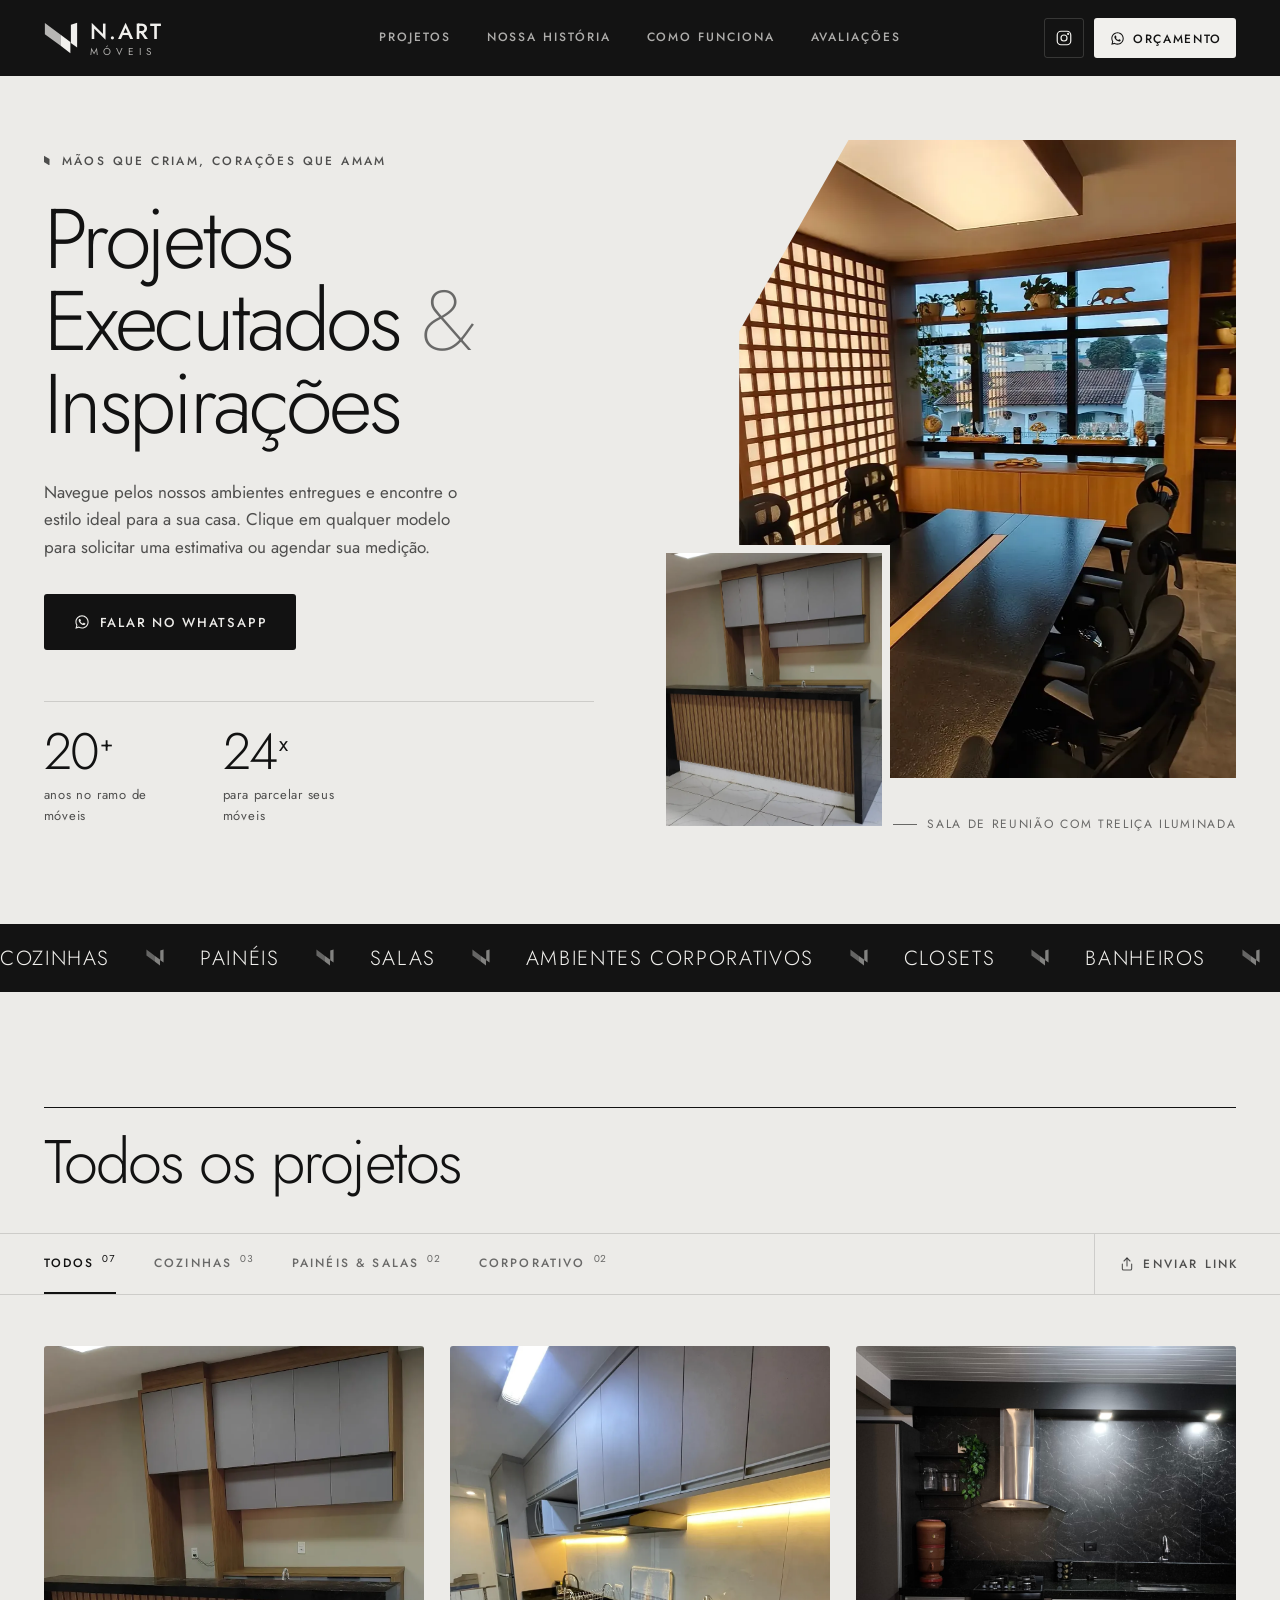
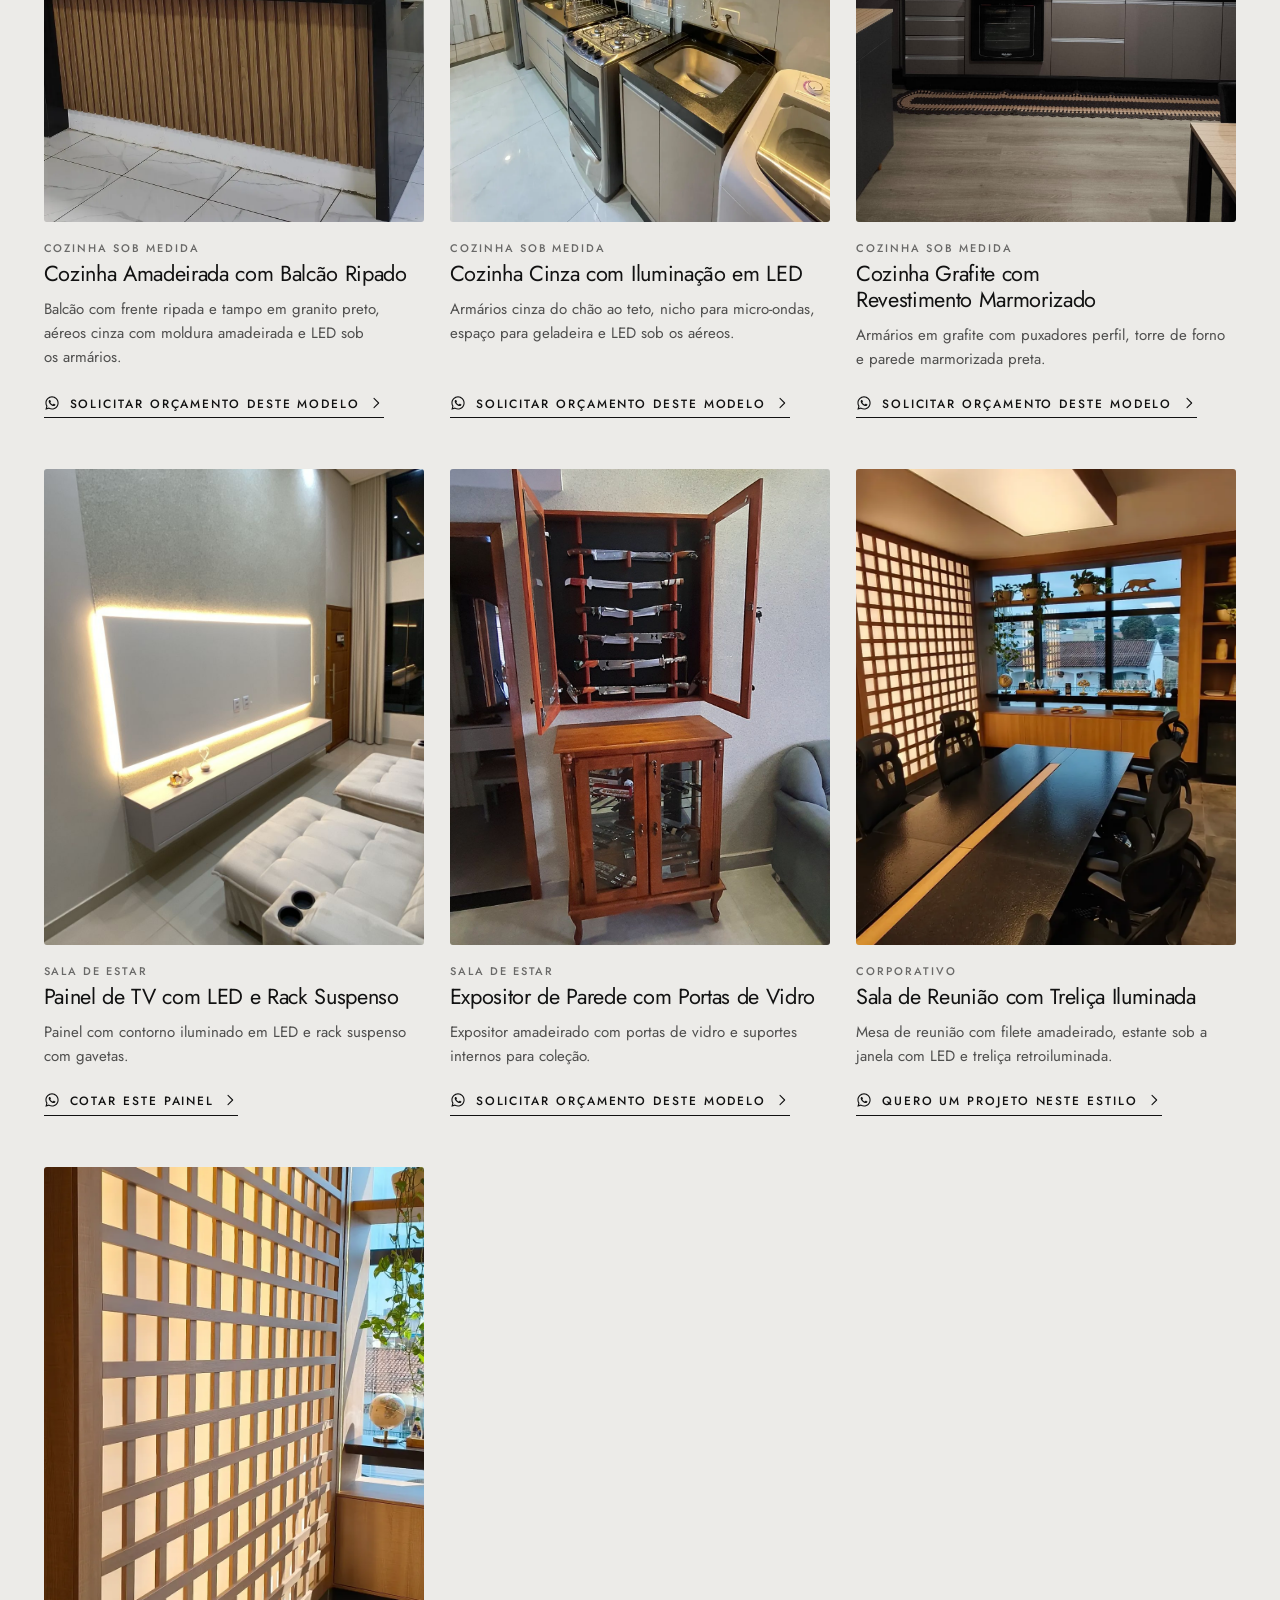
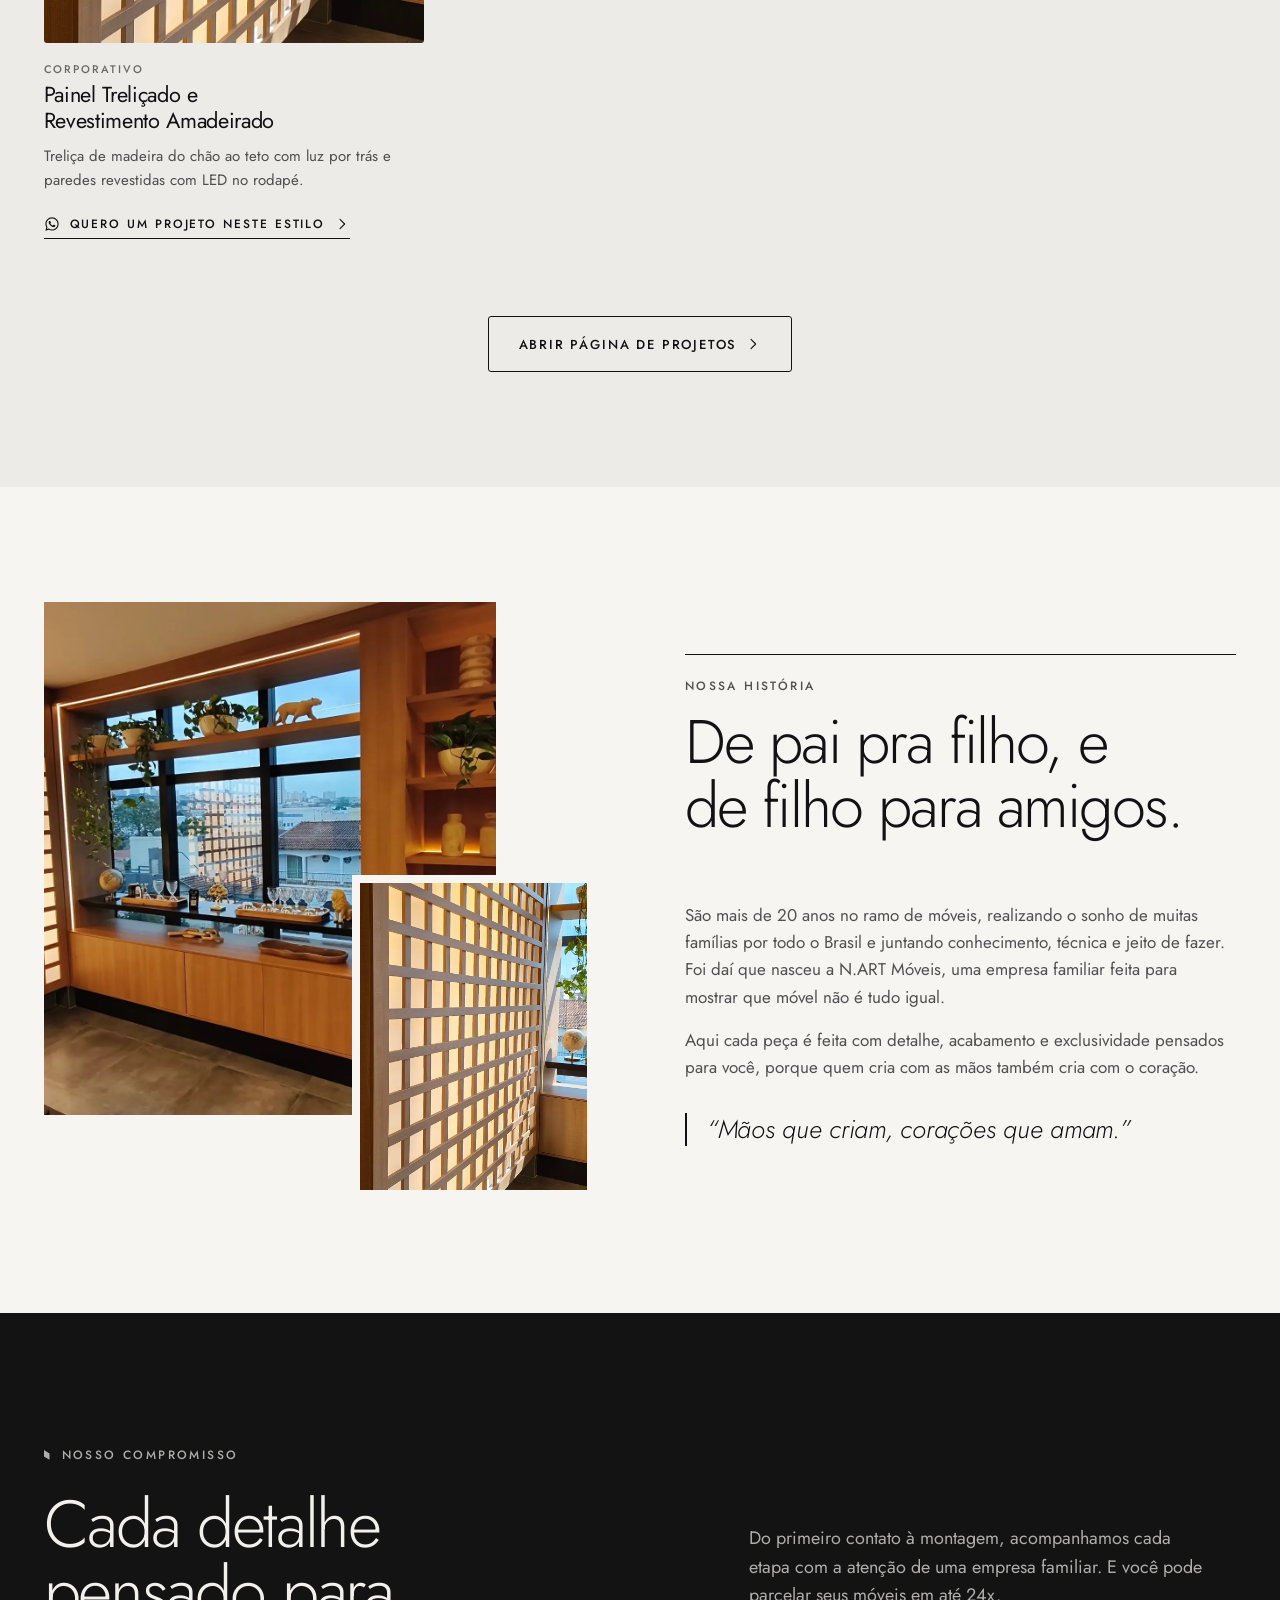
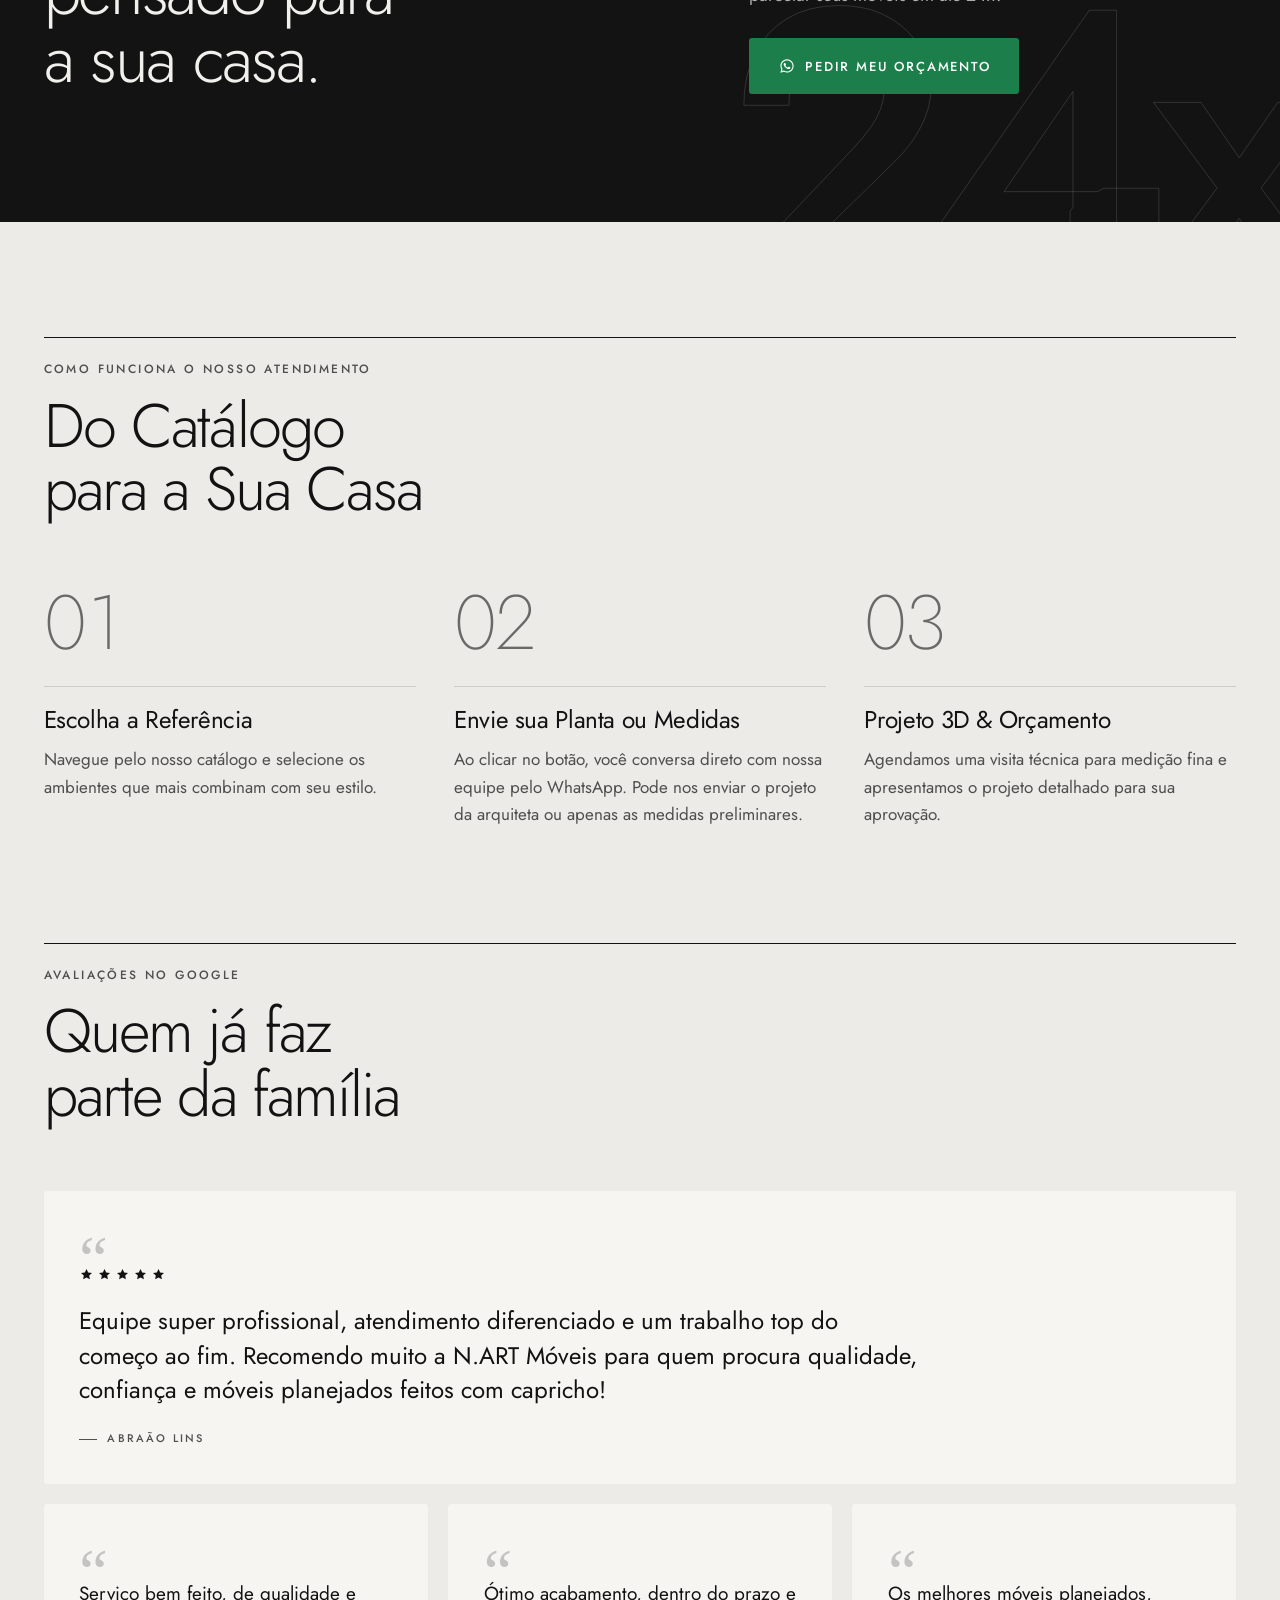
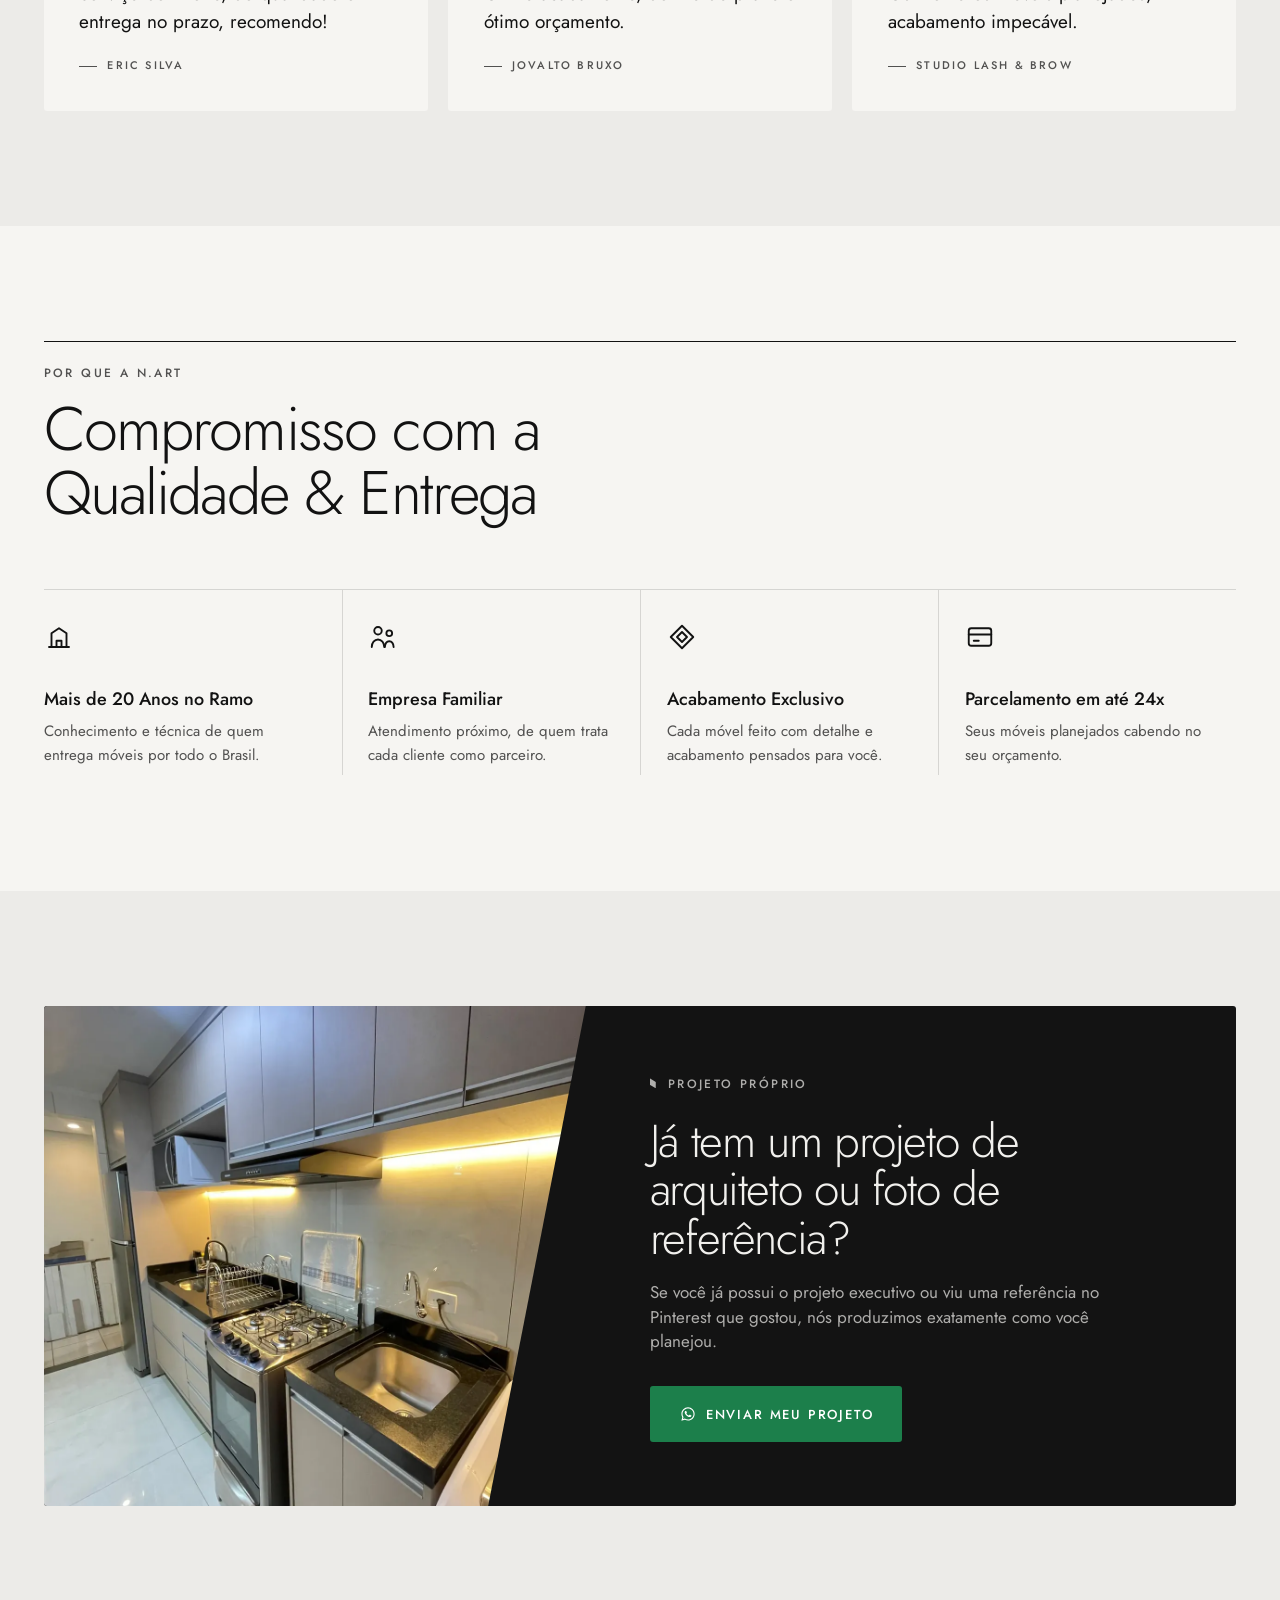
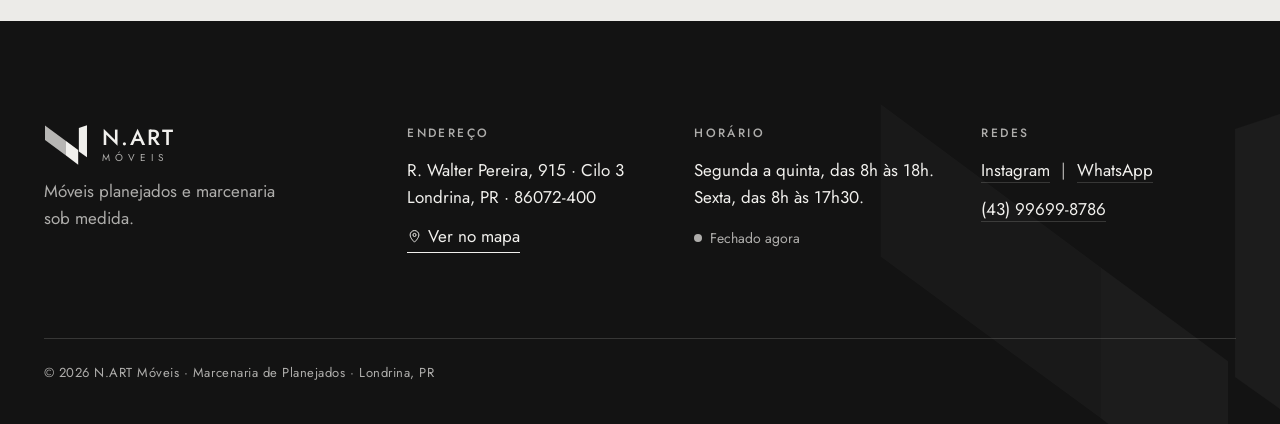
==== index.html @ 59be05ee "Catálogo N.ART Móveis Site estático com página inicial e página só de projetos para enviar ao client" ====
<!doctype html>
<html lang="pt-BR">
<head>
  <meta charset="utf-8">
  <meta name="viewport" content="width=device-width, initial-scale=1, viewport-fit=cover">
  <title>N.ART Móveis · Marcenaria de Planejados</title>
  <meta name="description" content="Móveis planejados em Londrina feitos com detalhe, acabamento e exclusividade. Cozinhas, painéis e ambientes corporativos. Orçamento pelo WhatsApp e parcelamento em até 24x.">
  <meta name="theme-color" content="#131313">
  <meta property="og:type" content="website">
  <meta property="og:locale" content="pt_BR">
  <meta property="og:site_name" content="N.ART Móveis">
  <meta property="og:title" content="N.ART Móveis · Projetos Executados &amp; Inspirações">
  <meta property="og:description" content="Mãos que criam, corações que amam. Veja os ambientes que entregamos e peça seu orçamento.">
  <meta property="og:url" content="https://n-art-moveis.vercel.app/">
  <meta property="og:image" content="https://n-art-moveis.vercel.app/assets/fotos/corporativo/sala-reuniao-1.webp">
  <meta name="twitter:card" content="summary_large_image">
  <link rel="icon" href="assets/favicon.svg?v=1" type="image/svg+xml">
  <link rel="apple-touch-icon" href="assets/favicon.svg?v=1">
  <link rel="preconnect" href="https://fonts.googleapis.com">
  <link rel="preconnect" href="https://fonts.gstatic.com" crossorigin>
  <link href="https://fonts.googleapis.com/css2?family=Jost:ital,wght@0,300..600;1,300..400&display=swap" rel="stylesheet">
  <link rel="stylesheet" href="assets/style.css?v=25">
</head>
<body>

<svg width="0" height="0" style="position:absolute" aria-hidden="true">
  <symbol id="i-wa" viewBox="0 0 24 24"><path fill="currentColor" d="M12.04 2C6.58 2 2.13 6.45 2.13 11.91c0 1.75.46 3.45 1.32 4.95L2.05 22l5.25-1.38a9.9 9.9 0 0 0 4.74 1.21c5.46 0 9.91-4.45 9.91-9.91S17.5 2 12.04 2Zm0 18.15c-1.48 0-2.93-.4-4.2-1.15l-.3-.18-3.12.82.83-3.04-.2-.31a8.2 8.2 0 0 1-1.26-4.38c0-4.54 3.7-8.24 8.25-8.24s8.24 3.7 8.24 8.24c0 4.54-3.7 8.24-8.24 8.24Zm4.52-6.16c-.25-.12-1.47-.72-1.7-.8-.22-.09-.39-.13-.56.12-.16.25-.64.8-.78.97-.15.16-.29.18-.54.06-.25-.12-1.05-.39-1.99-1.23-.74-.66-1.23-1.47-1.38-1.72-.14-.25-.01-.38.11-.5.11-.11.25-.29.37-.43.13-.15.17-.25.25-.42.08-.16.04-.31-.02-.43-.06-.12-.56-1.35-.77-1.85-.2-.48-.4-.42-.56-.43h-.48a.92.92 0 0 0-.66.31c-.23.25-.87.85-.87 2.07 0 1.22.89 2.4 1.01 2.56.12.17 1.75 2.67 4.24 3.74.59.26 1.05.41 1.41.52.59.19 1.13.16 1.56.1.48-.07 1.47-.6 1.67-1.18.21-.58.21-1.07.15-1.18-.06-.1-.23-.16-.48-.29Z"/></symbol>
  <symbol id="i-ig" viewBox="0 0 24 24"><g fill="none" stroke="currentColor" stroke-width="1.6"><rect x="3" y="3" width="18" height="18" rx="5"/><circle cx="12" cy="12" r="4"/><circle cx="17.5" cy="6.5" r=".6" fill="currentColor"/></g></symbol>
  <symbol id="i-share" viewBox="0 0 24 24"><g fill="none" stroke="currentColor" stroke-width="1.6" stroke-linecap="round" stroke-linejoin="round"><path d="M12 3v12"/><path d="m7.5 7.5 4.5-4.5 4.5 4.5"/><path d="M5 12v7a2 2 0 0 0 2 2h10a2 2 0 0 0 2-2v-7"/></g></symbol>
  <symbol id="i-close" viewBox="0 0 24 24"><path d="M6 6l12 12M18 6 6 18" fill="none" stroke="currentColor" stroke-width="1.6" stroke-linecap="round"/></symbol>
  <symbol id="i-l" viewBox="0 0 24 24"><path d="M15 5l-7 7 7 7" fill="none" stroke="currentColor" stroke-width="1.6" stroke-linecap="round" stroke-linejoin="round"/></symbol>
  <symbol id="i-r" viewBox="0 0 24 24"><path d="M9 5l7 7-7 7" fill="none" stroke="currentColor" stroke-width="1.6" stroke-linecap="round" stroke-linejoin="round"/></symbol>
  <symbol id="i-pin" viewBox="0 0 24 24"><g fill="none" stroke="currentColor" stroke-width="1.6"><path d="M12 21s7-6.2 7-11.5A7 7 0 0 0 5 9.5C5 14.8 12 21 12 21Z"/><circle cx="12" cy="9.5" r="2.5"/></g></symbol>
  <symbol id="i-zoom" viewBox="0 0 24 24"><g fill="none" stroke="currentColor" stroke-width="1.6" stroke-linecap="round"><path d="M4 9V4h5M20 9V4h-5M4 15v5h5M20 15v5h-5"/></g></symbol>
  <symbol id="nart" viewBox="470 200 260 246"><path d="M476 208 600 300 600 385 476 294Z" fill="currentColor" opacity=".74"/><path d="M600 300 672 353 672 440 600 385Z" fill="currentColor"/><path d="M676 222 724 206 724 396 676 362Z" fill="currentColor"/></symbol>
  <symbol id="i-star" viewBox="0 0 24 24"><path fill="currentColor" d="m12 3 2.7 5.6 6.1.8-4.5 4.2 1.1 6.1L12 16.8 6.6 19.7l1.1-6.1-4.5-4.2 6.1-.8Z"/></symbol>
  <symbol id="i-years" viewBox="0 0 24 24"><g fill="none" stroke="currentColor" stroke-width="1.5" stroke-linecap="round" stroke-linejoin="round"><path d="M4 20h16"/><path d="M6 20V9l6-4 6 4v11"/><path d="M10 20v-5h4v5"/></g></symbol>
  <symbol id="i-family" viewBox="0 0 24 24"><g fill="none" stroke="currentColor" stroke-width="1.5" stroke-linecap="round"><circle cx="8" cy="7" r="3"/><circle cx="17" cy="9" r="2.3"/><path d="M3 20c0-3.3 2.2-6 5-6s5 2.7 5 6"/><path d="M13.5 20c.2-2.6 1.6-4.6 3.5-4.6s3.3 2 3.5 4.6"/></g></symbol>
  <symbol id="i-card" viewBox="0 0 24 24"><g fill="none" stroke="currentColor" stroke-width="1.5" stroke-linecap="round"><rect x="3" y="5" width="18" height="14" rx="2"/><path d="M3 10h18M7 15h4"/></g></symbol>
  <symbol id="i-detail" viewBox="0 0 24 24"><g fill="none" stroke="currentColor" stroke-width="1.5" stroke-linejoin="round"><path d="M12 3 21 12 12 21 3 12Z"/><path d="M12 8 16 12 12 16 8 12Z"/></g></symbol>
</svg>

<header class="header" data-header>
  <div class="wrap header__inner">
    <a class="logo" href="./" aria-label="N.ART Móveis, página inicial">
      <svg class="logo__mark" aria-hidden="true"><use href="#nart"/></svg>
      <span class="logo__text"><span class="logo__name">N.ART</span><span class="logo__sub">Móveis</span></span>
    </a>
    <nav class="header__nav" aria-label="Principal">
      <a href="#galeria">Projetos</a>
      <a href="#historia">Nossa história</a>
      <a href="#como-funciona">Como funciona</a>
      <a href="#avaliacoes">Avaliações</a>
    </nav>
    <div class="header__actions">
      <a class="icon-btn" href="https://www.instagram.com/n.art.moveis/" target="_blank" rel="noopener" aria-label="Instagram da N.ART Móveis"><svg class="i"><use href="#i-ig"/></svg></a>
      <a class="btn btn--sm header__cta" data-wa href="https://wa.me/5543996998786" target="_blank" rel="noopener"><svg class="i"><use href="#i-wa"/></svg><span>Orçamento</span></a>
    </div>
  </div>
</header>

<main>

  <!-- Abertura -->
  <section class="hero" data-intro>
    <div class="wrap hero__inner">
      <div class="hero__text">
        <p class="eyebrow eyebrow--mark hero__eyebrow">Mãos que criam, corações que amam</p>
        <h1 class="hero__title">Projetos Executados <em>&amp;</em> Inspirações</h1>
        <p class="hero__lead">Navegue pelos nossos ambientes entregues e encontre o estilo ideal para a sua casa. Clique em qualquer modelo para solicitar uma estimativa ou agendar sua medição.</p>
        <div class="hero__actions">
          <a class="btn btn--ink btn--lg" data-wa href="https://wa.me/5543996998786" target="_blank" rel="noopener"><svg class="i"><use href="#i-wa"/></svg><span>Falar no WhatsApp</span></a>
        </div>
        <dl class="hero__stats">
          <div><dt>20<sup>+</sup></dt><dd>anos no ramo de móveis</dd></div>
          <div><dt>24<sup>x</sup></dt><dd>para parcelar seus móveis</dd></div>
        </dl>
      </div>
      <div class="hero__media" aria-hidden="true">
        <figure class="hero__main"><img src="assets/fotos/corporativo/sala-reuniao-1.webp" alt="" fetchpriority="high"></figure>
        <figure class="hero__inset"><img src="assets/fotos/cozinhas/balcao-ripado-1.webp" alt=""></figure>
        <span class="hero__caption">Sala de reunião com treliça iluminada</span>
      </div>
    </div>
  </section>

  <div class="marquee" aria-hidden="true"><div class="marquee__track"><span>Cozinhas</span><svg class="marquee__mark" aria-hidden="true"><use href="#nart"/></svg><span>Painéis</span><svg class="marquee__mark" aria-hidden="true"><use href="#nart"/></svg><span>Salas</span><svg class="marquee__mark" aria-hidden="true"><use href="#nart"/></svg><span>Ambientes corporativos</span><svg class="marquee__mark" aria-hidden="true"><use href="#nart"/></svg><span>Closets</span><svg class="marquee__mark" aria-hidden="true"><use href="#nart"/></svg><span>Banheiros</span><svg class="marquee__mark" aria-hidden="true"><use href="#nart"/></svg><span>Cozinhas</span><svg class="marquee__mark" aria-hidden="true"><use href="#nart"/></svg><span>Painéis</span><svg class="marquee__mark" aria-hidden="true"><use href="#nart"/></svg><span>Salas</span><svg class="marquee__mark" aria-hidden="true"><use href="#nart"/></svg><span>Ambientes corporativos</span><svg class="marquee__mark" aria-hidden="true"><use href="#nart"/></svg><span>Closets</span><svg class="marquee__mark" aria-hidden="true"><use href="#nart"/></svg><span>Banheiros</span><svg class="marquee__mark" aria-hidden="true"><use href="#nart"/></svg></div></div>

  <!-- Galeria -->
  <section class="gallery" id="galeria" aria-labelledby="g-title">
    <div class="wrap">
      <header class="sec-head reveal">
        <div class="sec-head__row">
          <h2 class="sec-title" id="g-title" data-g-title>Todos os projetos</h2>
        </div>
      </header>
    </div>
    <div class="bar" data-bar>
      <div class="wrap bar__inner">
        <div class="chips" role="tablist" aria-label="Filtrar por ambiente" data-chips></div>
        <button class="bar__share" data-share aria-label="Enviar link desta categoria"><svg class="i"><use href="#i-share"/></svg><span>Enviar link</span></button>
      </div>
    </div>
    <div class="wrap">
      <div class="cards" data-grid></div>
      <p class="gallery__all"><a class="btn btn--line btn--lg" href="projetos.html"><span>Abrir página de projetos</span><svg class="i"><use href="#i-r"/></svg></a></p>
      <div class="gallery__more" data-more hidden>
        <p>Quer ver outros ambientes?</p>
        <div class="chips chips--wrap" data-more-chips></div>
      </div>
    </div>
  </section>

  <!-- Nossa história -->
  <section class="story" id="historia" aria-labelledby="story-title">
    <div class="wrap story__inner">
      <div class="story__media reveal">
        <figure class="story__a"><img src="assets/fotos/corporativo/sala-reuniao-3.webp" alt="Estante amadeirada iluminada sob a janela de uma sala de reunião" loading="lazy"></figure>
        <figure class="story__b"><img src="assets/fotos/corporativo/trelica-1.webp" alt="Detalhe da treliça de madeira retroiluminada" loading="lazy"></figure>
      </div>
      <div class="story__body reveal">
        <header class="sec-head">
          <p class="eyebrow">Nossa história</p>
          <h2 class="sec-title" id="story-title">De pai pra filho, e de filho para amigos.</h2>
        </header>
        <p>São mais de 20 anos no ramo de móveis, realizando o sonho de muitas famílias por todo o Brasil e juntando conhecimento, técnica e jeito de fazer. Foi daí que nasceu a N.ART Móveis, uma empresa familiar feita para mostrar que móvel não é tudo igual.</p>
        <p>Aqui cada peça é feita com detalhe, acabamento e exclusividade pensados para você, porque quem cria com as mãos também cria com o coração.</p>
        <blockquote class="story__quote">“Mãos que criam, corações que amam.”</blockquote>
      </div>
    </div>
  </section>

  <!-- Compromisso -->
  <section class="promise" aria-labelledby="promise-title">
    <span class="promise__big" aria-hidden="true">24x</span>
    <div class="wrap promise__inner reveal">
      <div>
        <p class="eyebrow eyebrow--mark">Nosso compromisso</p>
        <h2 class="promise__title" id="promise-title">Cada detalhe pensado para a sua casa.</h2>
      </div>
      <div class="promise__side">
        <p>Do primeiro contato à montagem, acompanhamos cada etapa com a atenção de uma empresa familiar. E você pode parcelar seus móveis em até 24x.</p>
        <a class="btn btn--wa btn--lg" data-wa href="https://wa.me/5543996998786" target="_blank" rel="noopener"><svg class="i"><use href="#i-wa"/></svg><span>Pedir Meu Orçamento</span></a>
      </div>
    </div>
  </section>

  <!-- Como funciona -->
  <section class="steps" id="como-funciona" aria-labelledby="steps-title">
    <div class="wrap">
      <header class="sec-head reveal">
        <p class="eyebrow">Como funciona o nosso atendimento</p>
        <h2 class="sec-title" id="steps-title">Do Catálogo para a Sua Casa</h2>
      </header>
      <ol class="steps__list">
        <li class="step reveal">
          <span class="step__num">01</span>
          <h3>Escolha a Referência</h3>
          <p>Navegue pelo nosso catálogo e selecione os ambientes que mais combinam com seu estilo.</p>
        </li>
        <li class="step reveal">
          <span class="step__num">02</span>
          <h3>Envie sua Planta ou Medidas</h3>
          <p>Ao clicar no botão, você conversa direto com nossa equipe pelo WhatsApp. Pode nos enviar o projeto da arquiteta ou apenas as medidas preliminares.</p>
        </li>
        <li class="step reveal">
          <span class="step__num">03</span>
          <h3>Projeto 3D &amp; Orçamento</h3>
          <p>Agendamos uma visita técnica para medição fina e apresentamos o projeto detalhado para sua aprovação.</p>
        </li>
      </ol>
    </div>
  </section>

  <!-- Avaliações -->
  <section class="reviews" id="avaliacoes" aria-labelledby="reviews-title">
    <div class="wrap">
      <header class="sec-head reveal">
        <p class="eyebrow">Avaliações no Google</p>
        <h2 class="sec-title" id="reviews-title">Quem já faz parte da família</h2>
      </header>
      <div class="reviews__grid">
        <figure class="review review--wide reveal">
          <span class="review__stars" role="img" aria-label="5 estrelas"><svg class="i"><use href="#i-star"/></svg><svg class="i"><use href="#i-star"/></svg><svg class="i"><use href="#i-star"/></svg><svg class="i"><use href="#i-star"/></svg><svg class="i"><use href="#i-star"/></svg></span>
          <blockquote>Equipe super profissional, atendimento diferenciado e um trabalho top do começo ao fim. Recomendo muito a N.ART Móveis para quem procura qualidade, confiança e móveis planejados feitos com capricho!</blockquote>
          <figcaption>Abraão Lins</figcaption>
        </figure>
        <figure class="review reveal">
          <blockquote>Serviço bem feito, de qualidade e entrega no prazo, recomendo!</blockquote>
          <figcaption>Eric Silva</figcaption>
        </figure>
        <figure class="review reveal">
          <blockquote>Ótimo acabamento, dentro do prazo e ótimo orçamento.</blockquote>
          <figcaption>Jovalto Bruxo</figcaption>
        </figure>
        <figure class="review reveal">
          <blockquote>Os melhores móveis planejados, acabamento impecável.</blockquote>
          <figcaption>Studio Lash &amp; Brow</figcaption>
        </figure>
      </div>
    </div>
  </section>

  <!-- Diferenciais -->
  <section class="about" id="sobre" aria-labelledby="about-title">
    <div class="wrap">
      <header class="sec-head reveal">
        <p class="eyebrow">Por que a N.ART</p>
        <h2 class="sec-title" id="about-title">Compromisso com a Qualidade &amp; Entrega</h2>
      </header>
      <div class="perks">
        <div class="perk reveal">
          <svg class="perk__i"><use href="#i-years"/></svg>
          <h3>Mais de 20 Anos no Ramo</h3>
          <p>Conhecimento e técnica de quem entrega móveis por todo o Brasil.</p>
        </div>
        <div class="perk reveal">
          <svg class="perk__i"><use href="#i-family"/></svg>
          <h3>Empresa Familiar</h3>
          <p>Atendimento próximo, de quem trata cada cliente como parceiro.</p>
        </div>
        <div class="perk reveal">
          <svg class="perk__i"><use href="#i-detail"/></svg>
          <h3>Acabamento Exclusivo</h3>
          <p>Cada móvel feito com detalhe e acabamento pensados para você.</p>
        </div>
        <div class="perk reveal">
          <svg class="perk__i"><use href="#i-card"/></svg>
          <h3>Parcelamento em até 24x</h3>
          <p>Seus móveis planejados cabendo no seu orçamento.</p>
        </div>
      </div>
    </div>
  </section>

  <!-- Projeto próprio -->
  <section class="custom" aria-labelledby="custom-title">
    <div class="wrap">
      <div class="custom__box reveal">
        <figure class="custom__img" aria-hidden="true"><img src="assets/fotos/cozinhas/cinza-led-1.webp" alt="" loading="lazy"></figure>
        <div class="custom__body">
          <p class="eyebrow eyebrow--mark">Projeto próprio</p>
          <h2 class="custom__title" id="custom-title">Já tem um projeto de arquiteto ou foto de referência?</h2>
          <p class="custom__text">Se você já possui o projeto executivo ou viu uma referência no Pinterest que gostou, nós produzimos exatamente como você planejou.</p>
          <a class="btn btn--wa btn--lg" data-wa="projeto" href="https://wa.me/5543996998786" target="_blank" rel="noopener"><svg class="i"><use href="#i-wa"/></svg><span>Enviar Meu Projeto</span></a>
        </div>
      </div>
    </div>
  </section>
</main>

<!-- Rodapé -->
<footer class="footer" id="contato">
  <div class="wrap">
    <div class="footer__grid">
      <div>
        <p class="footer__brand"><svg class="footer__mark" aria-hidden="true"><use href="#nart"/></svg><span class="logo__text"><span class="logo__name">N.ART</span><span class="logo__sub">Móveis</span></span></p>
        <p class="footer__legal">Móveis planejados e marcenaria sob medida.</p>
      </div>
      <div>
        <h3>Endereço</h3>
        <p>R. Walter Pereira, 915 · Cilo 3<br>Londrina, PR · 86072-400</p>
        <a class="link" href="https://www.google.com/maps/search/?api=1&amp;query=N.ART+Moveis+R.+Walter+Pereira+915+Londrina+PR" target="_blank" rel="noopener"><svg class="i"><use href="#i-pin"/></svg>Ver no mapa</a>
      </div>
      <div>
        <h3>Horário</h3>
        <p>Segunda a quinta, das 8h às 18h.<br>Sexta, das 8h às 17h30.</p>
        <p class="footer__status" data-status></p>
      </div>
      <div>
        <h3>Redes</h3>
        <p><a href="https://www.instagram.com/n.art.moveis/" target="_blank" rel="noopener">Instagram</a> <span class="footer__sep">|</span> <a data-wa href="https://wa.me/5543996998786" target="_blank" rel="noopener">WhatsApp</a></p>
        <p><a href="tel:+5543996998786">(43) 99699-8786</a></p>
      </div>
    </div>
    <p class="footer__copy">© <span data-year>2026</span> N.ART Móveis · Marcenaria de Planejados · Londrina, PR</p>
  </div>
  <svg class="footer__watermark" aria-hidden="true"><use href="#nart"/></svg>
</footer>

<!-- Botão flutuante -->
<a class="fab" data-wa href="https://wa.me/5543996998786" target="_blank" rel="noopener"><svg class="i"><use href="#i-wa"/></svg><span>Falar com Consultor</span></a>

<!-- Foto ampliada -->
<div class="lb" data-lb role="dialog" aria-modal="true" aria-labelledby="lb-title" hidden>
  <div class="lb__top">
    <p class="lb__info"><span data-lb-tag></span><span data-lb-pos></span></p>
    <button class="icon-btn icon-btn--dark" data-lb-close aria-label="Fechar"><svg class="i"><use href="#i-close"/></svg></button>
  </div>
  <div class="lb__stage" data-lb-stage>
    <button class="icon-btn icon-btn--dark lb__nav lb__nav--prev" data-lb-prev aria-label="Projeto anterior"><svg class="i"><use href="#i-l"/></svg></button>
    <figure class="lb__fig" data-lb-fig></figure>
    <button class="icon-btn icon-btn--dark lb__nav lb__nav--next" data-lb-next aria-label="Próximo projeto"><svg class="i"><use href="#i-r"/></svg></button>
  </div>
  <div class="lb__dots" data-lb-dots aria-hidden="true"></div>
  <div class="lb__bottom">
    <div class="lb__text">
      <h2 class="lb__title" id="lb-title" data-lb-title></h2>
      <p class="lb__details" data-lb-details></p>
    </div>
    <a class="btn btn--wa btn--lg" data-lb-wa target="_blank" rel="noopener"><svg class="i"><use href="#i-wa"/></svg><span class="lb__cta-full" data-lb-cta></span><span class="lb__cta-short">Pedir orçamento</span></a>
  </div>
</div>

<div class="toast" data-toast role="status" aria-live="polite"></div>

<script src="assets/data.js?v=1"></script>
<script src="assets/app.js?v=14"></script>
</body>
</html>
---- assets/style.css ----
/* N.ART Móveis · Marcenaria de Planejados */
:root {
  --bg: #ecebe8;
  --bg-2: #e2e1dd;
  --paper: #f6f5f2;
  --ink: #121212;
  --ink-soft: rgba(18, 18, 18, 0.72);
  --ink-faint: rgba(18, 18, 18, 0.6);
  --line: rgba(18, 18, 18, 0.14);
  --graphite: #3d3d3d;
  --night: #131313;
  --on-dark: #f1f0ed;
  --on-dark-soft: rgba(241, 240, 237, 0.7);
  --line-dark: rgba(241, 240, 237, 0.16);
  --wa: #1c7f4b;
  --wa-hover: #156a3d;
  --font: "Jost", "Futura", "Helvetica Neue", Arial, sans-serif;
  --gutter: clamp(16px, 3.4vw, 56px);
  --radius: 3px;
  --ease: cubic-bezier(0.22, 1, 0.36, 1);
  --header-h: 76px;
  --slant: 36deg; /* ângulo da diagonal do N */
}

*, *::before, *::after { box-sizing: border-box; }
html { -webkit-text-size-adjust: 100%; scroll-behavior: smooth; scroll-padding-top: calc(var(--header-h) + 72px); }
body {
  margin: 0; background: var(--bg); color: var(--ink);
  font-family: var(--font); font-size: 17px; line-height: 1.6;
  -webkit-font-smoothing: antialiased; overflow-x: hidden;
}
body.is-locked { overflow: hidden; }
[hidden] { display: none !important; }
img { display: block; max-width: 100%; }
a { color: inherit; text-decoration: none; }
button { font: inherit; color: inherit; background: none; border: 0; padding: 0; cursor: pointer; }
h1, h2, h3, p, figure, ol, dl, dd, blockquote { margin: 0; }
::selection { background: var(--ink); color: var(--bg); }
:focus-visible { outline: 2px solid var(--ink); outline-offset: 3px; }

.wrap { padding-inline: var(--gutter); max-width: 1520px; margin-inline: auto; }
.eyebrow { font-size: 12px; font-weight: 500; letter-spacing: .2em; text-transform: uppercase; color: var(--ink-soft); }
.eyebrow--mark { display: inline-flex; align-items: center; gap: 12px; }
.eyebrow--mark { line-height: 1; }
.eyebrow--mark::before { content: ""; width: 6px; height: 10px; background: currentColor; clip-path: polygon(0 0, 100% 36%, 100% 100%, 0 64%); flex: none; position: relative; top: -.5px; }

/* Entrada suave */
.reveal { opacity: 0; transform: translateY(24px); transition: opacity 1s var(--ease), transform 1s var(--ease); }
.reveal.is-in { opacity: 1; transform: none; }
.steps__list .reveal:nth-child(2), .perks .reveal:nth-child(2), .reviews__grid .reveal:nth-child(3) { transition-delay: .08s; }
.steps__list .reveal:nth-child(3), .perks .reveal:nth-child(3), .reviews__grid .reveal:nth-child(4) { transition-delay: .16s; }
.perks .reveal:nth-child(4) { transition-delay: .24s; }

/* Cabeçalho de seção numerado */
.sec-head { position: relative; display: grid; gap: 14px; padding-top: 22px; border-top: 1px solid var(--ink); margin-bottom: clamp(36px, 5vw, 64px); }
.sec-head__num { position: absolute; top: 22px; right: 0; font-size: 12px; font-weight: 500; letter-spacing: .2em; color: var(--ink-faint); font-variant-numeric: tabular-nums; }
.sec-head__row { display: flex; align-items: baseline; justify-content: space-between; gap: 16px; }
.sec-title { font-weight: 300; font-size: clamp(36px, 4.8vw, 68px); line-height: 1.04; letter-spacing: -.03em; max-width: 18ch; text-wrap: balance; }

/* ---------- Botões ---------- */
.i { width: 18px; height: 18px; flex: none; }
.btn {
  display: inline-flex; align-items: center; justify-content: center; gap: 10px;
  min-height: 50px; padding: 0 24px; border-radius: var(--radius);
  font-size: 13px; font-weight: 500; letter-spacing: .14em; text-transform: uppercase; line-height: 1.3; text-align: center;
  transition: background-color .4s var(--ease), color .4s var(--ease), border-color .4s var(--ease), transform .4s var(--ease);
}
.btn .i { transition: transform .4s var(--ease); }
.btn:hover .i:last-child { transform: translateX(3px); }
.btn:active { transform: scale(.98); }
.btn--sm { min-height: 40px; padding: 0 16px; font-size: 12px; gap: 8px; }
.btn--sm .i { width: 16px; height: 16px; }
.btn--lg { min-height: 56px; padding: 14px 30px; }
.btn--ink { background: var(--ink); color: var(--bg); }
.btn--ink:hover { background: var(--graphite); }
.btn--line { border: 1px solid var(--ink); }
.btn--line:hover { background: var(--ink); color: var(--bg); }
.btn--wa { background: var(--wa); color: #fff; }
.btn--wa:hover { background: var(--wa-hover); }
.btn--light { background: var(--on-dark); color: var(--night); }
.btn--light:hover { background: #fff; }

.icon-btn {
  width: 40px; height: 40px; flex: none; border-radius: var(--radius);
  display: inline-grid; place-items: center; border: 1px solid var(--line);
  transition: background-color .35s var(--ease), border-color .35s var(--ease), color .35s var(--ease);
}
.icon-btn:hover { border-color: var(--ink); }
.icon-btn--dark { border-color: var(--line-dark); color: var(--on-dark); width: 48px; height: 48px; }
.icon-btn--dark:hover { background: var(--on-dark); color: var(--night); border-color: var(--on-dark); }

.link { display: inline-flex; align-items: center; gap: 6px; border-bottom: 1px solid currentColor; padding-bottom: 2px; }
.link .i { width: 15px; height: 15px; }

/* ---------- Header ---------- */
.header { position: sticky; top: 0; z-index: 40; background: var(--night); color: var(--on-dark); transition: transform .45s var(--ease); }
.nav-hidden .header { transform: translateY(-100%); }
.nav-hidden .bar { top: 0; }
.header .logo__sub { color: var(--on-dark-soft); }
.header .icon-btn { border-color: var(--line-dark); }
.header .icon-btn:hover { background: var(--on-dark); color: var(--night); border-color: var(--on-dark); }
.header__cta { background: var(--on-dark); color: var(--night); }
.header__cta:hover { background: #fff; }
.header__inner { height: var(--header-h); display: grid; grid-template-columns: 1fr auto 1fr; align-items: center; gap: 16px; }
.logo { display: inline-flex; align-items: center; gap: 12px; justify-self: start; }
.logo__mark { width: 34px; height: 32px; flex: none; }
.logo__text { display: inline-flex; flex-direction: column; line-height: 1; gap: 5px; }
.logo__name { font-size: 22px; font-weight: 500; letter-spacing: .1em; }
.logo__sub { font-size: 10px; font-weight: 400; letter-spacing: .5em; text-transform: uppercase; color: var(--ink-soft); }
.header__nav { display: flex; gap: 36px; font-size: 12px; font-weight: 500; letter-spacing: .16em; text-transform: uppercase; color: var(--on-dark-soft); }
.header__nav a { position: relative; padding-block: 6px; transition: color .3s var(--ease); }
.header__nav a::after { content: ""; position: absolute; left: 0; right: 0; bottom: 0; height: 1px; background: currentColor; transform: scaleX(0); transform-origin: right; transition: transform .5s var(--ease); }
.header__nav a:hover { color: var(--on-dark); }
.header__nav a:hover::after { transform: scaleX(1); transform-origin: left; }
.header__actions { justify-self: end; display: flex; align-items: center; gap: 10px; }

/* ---------- Abertura ---------- */
.hero { padding: clamp(32px, 5vw, 72px) 0 clamp(56px, 7vw, 104px); }
.hero__inner { display: grid; grid-template-columns: minmax(0, 1fr) minmax(0, 1.05fr); gap: clamp(32px, 5vw, 88px); align-items: center; }
.hero__eyebrow { margin-bottom: clamp(20px, 2.4vw, 32px); }
.hero__title { font-weight: 300; font-size: clamp(46px, 6.6vw, 112px); line-height: .98; letter-spacing: -.04em; }
.hero__title em { font-style: normal; font-weight: 200; color: var(--ink-faint); }
.hero__lead { font-size: clamp(17px, 1.3vw, 19px); color: var(--ink-soft); max-width: 44ch; margin: clamp(24px, 2.6vw, 36px) 0; }
.hero__actions { display: flex; flex-wrap: wrap; gap: 12px; }
.hero__stats { display: flex; gap: clamp(28px, 4vw, 64px); margin-top: clamp(36px, 4vw, 56px); padding-top: 24px; border-top: 1px solid var(--line); }
.hero__stats dt { font-size: clamp(40px, 4vw, 56px); font-weight: 300; line-height: 1; letter-spacing: -.03em; }
.hero__stats sup { font-size: .42em; font-weight: 400; vertical-align: top; position: relative; top: .3em; margin-left: 2px; }
.hero__stats dd { font-size: 13px; letter-spacing: .06em; color: var(--ink-soft); margin-top: 8px; max-width: 16ch; }

.hero__media { position: relative; aspect-ratio: 5 / 6; }
.hero__main { position: absolute; inset: 0 0 8% 14%; overflow: hidden; clip-path: polygon(22% 0, 100% 0, 100% 100%, 0 100%, 0 30%); background: var(--bg-2); }
.hero__main img, .hero__inset img { width: 100%; height: 100%; object-fit: cover; }
.hero__main img { animation: heroZoom 14s var(--ease) both; }
@keyframes heroZoom { from { transform: scale(1.08); } to { transform: scale(1); } }
.hero__inset { position: absolute; left: 0; bottom: 0; width: 40%; aspect-ratio: 4 / 5; overflow: hidden; border: 8px solid var(--bg); background: var(--bg-2); }
.hero__caption { position: absolute; right: 0; bottom: 0; font-size: 12px; letter-spacing: .14em; text-transform: uppercase; color: var(--ink-faint); }
.hero__caption::before { content: ""; display: inline-block; width: 24px; height: 1px; background: currentColor; vertical-align: middle; margin-right: 10px; }

/* ---------- Faixa de ambientes ---------- */
.marquee { overflow: hidden; background: var(--night); color: var(--on-dark); padding-block: 18px; }
.marquee__track { display: flex; align-items: center; gap: 36px; width: max-content; animation: marquee 38s linear infinite; }
.marquee__track span { font-size: clamp(18px, 1.6vw, 22px); font-weight: 300; letter-spacing: .08em; text-transform: uppercase; white-space: nowrap; }
.marquee__mark { width: 18px; height: 17px; flex: none; opacity: .5; }
@keyframes marquee { to { transform: translateX(-50%); } }
.is-shared [data-intro], .is-shared .marquee { display: none; }

/* ---------- Galeria ---------- */
.gallery { padding: clamp(72px, 9vw, 136px) 0 clamp(72px, 9vw, 128px); }
.gallery .sec-head { margin-bottom: 0; }
.gallery__count { font-size: 13px; letter-spacing: .12em; text-transform: uppercase; color: var(--ink-faint); white-space: nowrap; }

.bar {
  position: sticky; top: var(--header-h); z-index: 30; margin: clamp(28px, 3vw, 40px) 0 clamp(32px, 4vw, 56px); transition: top .45s var(--ease);
  background: var(--bg);
  border-block: 1px solid var(--line);
}
.bar__inner { display: flex; align-items: stretch; gap: 24px; height: 60px; }
.chips { position: relative; display: flex; gap: clamp(24px, 3vw, 44px); overflow-x: auto; scrollbar-width: none; flex: 1; min-width: 0; -webkit-mask-image: linear-gradient(to right, #000 calc(100% - 32px), transparent); mask-image: linear-gradient(to right, #000 calc(100% - 32px), transparent); padding-right: 32px; scroll-snap-type: x proximity; }
.chips::-webkit-scrollbar { display: none; }
.chip {
  position: relative; flex: none; display: inline-flex; align-items: center; gap: 8px; scroll-snap-align: start;
  font-size: 12px; font-weight: 500; letter-spacing: .18em; text-transform: uppercase; color: var(--ink-faint);
  transition: color .3s var(--ease);
}
.chip small { font-size: 10px; letter-spacing: .06em; font-weight: 400; font-variant-numeric: tabular-nums; transform: translateY(-5px); }
.chip::after { content: ""; position: absolute; left: 0; right: 0; bottom: 0; height: 2px; background: var(--ink); transform: scaleX(0); transform-origin: left; transition: transform .45s var(--ease); }
.chip:hover, .chip[aria-selected="true"] { color: var(--ink); }
.chip[aria-selected="true"]::after { transform: scaleX(1); }
.bar__share {
  flex: none; display: inline-flex; align-items: center; gap: 8px; padding-left: 24px; border-left: 1px solid var(--line);
  font-size: 12px; font-weight: 500; letter-spacing: .18em; text-transform: uppercase; color: var(--ink-soft); transition: color .3s var(--ease);
}
.bar__share:hover { color: var(--ink); }
.bar__share .i { width: 16px; height: 16px; }
.chips--wrap { flex-wrap: wrap; overflow: visible; justify-content: center; -webkit-mask-image: none; mask-image: none; padding: 0; gap: 14px 36px; }
.chips--wrap .chip { height: 40px; }

.cards { display: grid; grid-template-columns: repeat(3, 1fr); gap: clamp(40px, 4vw, 64px) clamp(16px, 2vw, 32px); }
/* Só fade: sem deslocamento, os títulos de uma mesma linha ficam sempre alinhados */
.card { display: flex; flex-direction: column; opacity: 0; transition: opacity .8s var(--ease); }
.card.is-in { opacity: 1; }
.cards .card:nth-child(3n+2) { transition-delay: .08s; }
.cards .card:nth-child(3n) { transition-delay: .16s; }
.card__media { position: relative; display: block; width: 100%; aspect-ratio: 4 / 5; overflow: hidden; background: var(--bg-2); cursor: zoom-in; border-radius: var(--radius); }
.card__media img { width: 100%; height: 100%; object-fit: cover; transition: transform 1.4s var(--ease); }
.card__media:hover img { transform: scale(1.05); }
.card__veil { position: absolute; inset: 0; display: flex; align-items: flex-end; padding: 16px; background: linear-gradient(to top, rgba(10, 10, 10, .55), rgba(10, 10, 10, 0) 45%); opacity: 0; transition: opacity .5s var(--ease); }
.card__open { display: inline-flex; align-items: center; gap: 8px; font-size: 12px; font-weight: 500; letter-spacing: .16em; text-transform: uppercase; color: #fff; transform: translateY(8px); transition: transform .5s var(--ease); }
.card__open .i { width: 15px; height: 15px; }
.card__media:hover .card__veil, .card__media:focus-visible .card__veil { opacity: 1; }
.card__media:hover .card__open, .card__media:focus-visible .card__open { transform: none; }
.card__body { display: flex; flex-direction: column; flex: 1; padding-top: 20px; }
.card__meta { display: flex; align-items: center; gap: 12px; margin-bottom: 6px; line-height: 1.2; font-size: 11px; font-weight: 500; letter-spacing: .18em; text-transform: uppercase; color: var(--ink-faint); }
.card__num { color: var(--ink); font-variant-numeric: tabular-nums; }
.card__num::after { content: ""; display: inline-block; width: 18px; height: 1px; background: currentColor; vertical-align: middle; margin-left: 12px; }
.card__title { font-weight: 400; font-size: clamp(21px, 1.7vw, 26px); line-height: 1.2; letter-spacing: -.015em; margin-bottom: 10px; text-wrap: balance; }
.card__details { color: var(--ink-soft); font-size: 15px; margin-bottom: 22px; text-wrap: pretty; }
.card__cta {
  margin-top: auto; align-self: start; display: inline-flex; align-items: center; gap: 10px; padding-bottom: 6px;
  font-size: 12px; font-weight: 500; letter-spacing: .16em; text-transform: uppercase;
  background: linear-gradient(currentColor, currentColor) left bottom / 100% 1px no-repeat;
  transition: color .3s var(--ease);
}
.card__cta .i { width: 16px; height: 16px; }
.card__cta .card__arrow { transition: transform .4s var(--ease); }
.card__cta:hover { color: var(--wa); }
.card__cta:hover .card__arrow { transform: translateX(4px); }

.gallery__more { margin-top: clamp(64px, 7vw, 96px); text-align: center; display: grid; gap: 18px; justify-items: center; }
.gallery__more p { font-size: clamp(24px, 2.4vw, 32px); font-weight: 300; letter-spacing: -.02em; }

/* ---------- Nossa história ---------- */
.story { padding: clamp(72px, 9vw, 136px) 0; background: var(--paper); }
.story__inner { display: grid; grid-template-columns: 1fr 1fr; gap: clamp(40px, 7vw, 120px); align-items: center; }
.story__media { position: relative; aspect-ratio: 1 / 1.08; }
.story__a { position: absolute; inset: 0 18% 14% 0; overflow: hidden; }
.story__b { position: absolute; right: 0; bottom: 0; width: 44%; aspect-ratio: 3 / 4; overflow: hidden; border: 8px solid var(--paper); }
.story__a img, .story__b img { width: 100%; height: 100%; object-fit: cover; }
.story__body > p { color: var(--ink-soft); max-width: 54ch; margin-bottom: 16px; }
.story__quote { margin-top: 32px; padding-left: 20px; border-left: 2px solid var(--ink); font-size: clamp(22px, 2vw, 28px); font-weight: 300; font-style: italic; line-height: 1.3; letter-spacing: -.01em; }

/* ---------- Compromisso ---------- */
.promise { position: relative; overflow: hidden; background: var(--night); color: var(--on-dark); padding: clamp(80px, 10vw, 152px) 0; }
.promise__big {
  position: absolute; right: -2vw; bottom: -6vw; font-size: clamp(200px, 30vw, 520px); font-weight: 500; line-height: .8; letter-spacing: -.06em;
  color: transparent; -webkit-text-stroke: 1px rgba(241, 240, 237, .14); pointer-events: none; user-select: none;
}
.promise .eyebrow { color: var(--on-dark-soft); }
.promise__inner { position: relative; display: grid; grid-template-columns: 1.3fr 1fr; gap: 32px 72px; align-items: end; }
.promise__title { font-weight: 300; font-size: clamp(38px, 5.2vw, 80px); line-height: 1.02; letter-spacing: -.035em; max-width: 14ch; margin-top: 22px; text-wrap: balance; }
.promise__side p { color: var(--on-dark-soft); font-size: 18px; max-width: 42ch; margin-bottom: 28px; }

/* ---------- Como funciona ---------- */
.steps { padding: clamp(72px, 9vw, 136px) 0; }
.steps__list { list-style: none; padding: 0; display: grid; grid-template-columns: repeat(3, 1fr); gap: clamp(28px, 3vw, 56px); }
.step__num { display: block; font-size: clamp(56px, 6vw, 96px); font-weight: 200; line-height: 1; letter-spacing: -.04em; color: var(--ink-faint); margin-bottom: 24px; font-variant-numeric: tabular-nums; }
.step h3 { font-weight: 400; font-size: clamp(22px, 1.9vw, 27px); line-height: 1.2; letter-spacing: -.015em; margin-bottom: 12px; padding-top: 18px; border-top: 1px solid var(--line); }
.step p { color: var(--ink-soft); max-width: 38ch; }

/* ---------- Avaliações ---------- */
.reviews { padding: 0 0 clamp(72px, 9vw, 136px); }
.reviews__grid { display: grid; grid-template-columns: repeat(3, 1fr); gap: clamp(14px, 1.6vw, 24px); }
.review { background: var(--paper); padding: clamp(26px, 2.8vw, 40px); display: flex; flex-direction: column; gap: 22px; border-radius: var(--radius); position: relative; }
/* Aspas no topo do card, fora do texto */
.review::before { content: "\201C"; display: block; height: 26px; margin-bottom: -8px; font-family: Georgia, "Times New Roman", serif; font-size: 64px; line-height: 1; color: rgba(18, 18, 18, .22); }
.review--wide { grid-column: 1 / -1; }
.review__stars { display: flex; gap: 3px; }
.review__stars .i { width: 15px; height: 15px; }
/* Mesma fonte, peso e entrelinha em todos os depoimentos */
.review blockquote { font-size: 19px; font-weight: 400; line-height: 1.45; letter-spacing: 0; max-width: 60ch; }
@media (min-width: 901px) { .review--wide blockquote { font-size: 24px; } }
.review figcaption { margin-top: auto; font-size: 11px; letter-spacing: .2em; text-transform: uppercase; font-weight: 500; color: var(--ink-soft); }
.review figcaption::before { content: ""; display: inline-block; width: 18px; height: 1px; background: currentColor; vertical-align: middle; margin-right: 10px; }

/* ---------- Diferenciais ---------- */
.about { padding: clamp(72px, 9vw, 136px) 0; background: var(--paper); }
.perks { display: grid; grid-template-columns: repeat(4, 1fr); border-top: 1px solid var(--line); }
.perk { padding: 32px clamp(16px, 2vw, 32px) 8px 0; }
.perk + .perk { padding-left: clamp(16px, 2vw, 32px); border-left: 1px solid var(--line); }
.perk__i { width: 30px; height: 30px; margin-bottom: 28px; }
.perk h3 { font-size: 18px; font-weight: 500; line-height: 1.3; margin-bottom: 8px; }
.perk p { color: var(--ink-soft); font-size: 15px; max-width: 30ch; }

/* ---------- Projeto próprio ---------- */
.custom { padding: clamp(72px, 9vw, 136px) 0; }
.custom__box { display: grid; grid-template-columns: 1fr 1.2fr; background: var(--night); color: var(--on-dark); border-radius: var(--radius); overflow: hidden; }
.custom__img { position: relative; min-height: 320px; clip-path: polygon(0 0, 100% 0, 82% 100%, 0 100%); }
.custom__img img { position: absolute; inset: 0; width: 100%; height: 100%; object-fit: cover; }
.custom__body { padding: clamp(36px, 5vw, 80px); align-self: center; }
.custom__body .eyebrow { color: var(--on-dark-soft); }
.custom__title { font-weight: 300; font-size: clamp(30px, 3.6vw, 52px); line-height: 1.05; letter-spacing: -.03em; margin: 20px 0 18px; max-width: 18ch; }
.custom__text { color: var(--on-dark-soft); font-size: 17px; line-height: 1.45; max-width: 48ch; margin-bottom: 32px; }

/* ---------- Rodapé ---------- */
.footer { position: relative; overflow: hidden; background: var(--night); color: var(--on-dark); padding: clamp(64px, 8vw, 112px) 0 calc(28px + env(safe-area-inset-bottom)); }
.footer__top { display: flex; align-items: end; justify-content: space-between; flex-wrap: wrap; gap: 28px; padding-bottom: clamp(48px, 6vw, 80px); margin-bottom: clamp(40px, 5vw, 64px); border-bottom: 1px solid var(--line-dark); }
.footer__cta { font-size: clamp(34px, 4.6vw, 68px); font-weight: 300; line-height: 1.04; letter-spacing: -.035em; max-width: 14ch; }
.footer__grid { position: relative; z-index: 1; display: grid; grid-template-columns: 1.3fr 1fr 1fr 1fr; gap: 32px; }
.footer__brand { display: flex; align-items: center; gap: 14px; margin-bottom: 16px; }
.footer__mark { width: 44px; height: 42px; flex: none; }
.footer__brand .logo__sub { color: var(--on-dark-soft); }
.footer__legal { color: var(--on-dark-soft); max-width: 26ch; }
.footer h3 { font-size: 12px; letter-spacing: .2em; text-transform: uppercase; font-weight: 500; color: var(--on-dark-soft); margin-bottom: 14px; }
.footer p { margin-bottom: 12px; }
.footer__grid a:not(.link) { border-bottom: 1px solid var(--line-dark); transition: border-color .3s var(--ease); }
.footer__grid a:not(.link):hover { border-color: var(--on-dark); }
.footer__sep { color: var(--on-dark-soft); margin: 0 6px; }
.footer__status { display: inline-flex; align-items: center; gap: 8px; font-size: 14px; color: var(--on-dark-soft); }
.footer__status::before { content: ""; width: 8px; height: 8px; border-radius: 50%; background: currentColor; }
.footer__status.is-open { color: #8adbac; }
.footer__status:empty { display: none; }
.footer__copy { position: relative; z-index: 1; margin-top: clamp(48px, 6vw, 80px); padding-top: 24px; border-top: 1px solid var(--line-dark); font-size: 13px; letter-spacing: .04em; color: var(--on-dark-soft); }
.footer__watermark { position: absolute; right: -4vw; bottom: -8vw; width: clamp(280px, 36vw, 560px); height: auto; aspect-ratio: 260 / 246; color: rgba(241, 240, 237, .04); pointer-events: none; }

/* ---------- Botão flutuante ---------- */
.fab {
  position: fixed; right: max(16px, env(safe-area-inset-right)); bottom: max(16px, env(safe-area-inset-bottom)); z-index: 45;
  display: inline-flex; align-items: center; gap: 10px; height: 54px; padding: 0 22px 0 18px; border-radius: var(--radius);
  background: var(--wa); color: #fff; font-size: 12px; font-weight: 500; letter-spacing: .14em; text-transform: uppercase;
  box-shadow: 0 12px 32px -12px rgba(10, 10, 10, .6), 0 2px 6px rgba(10, 10, 10, .12);
  transition: background-color .3s var(--ease), transform .35s var(--ease);
}
.fab .i { width: 22px; height: 22px; }
.fab:hover { background: var(--wa-hover); transform: translateY(-2px); }

/* ---------- Foto ampliada ---------- */
.lb {
  position: fixed; inset: 0; z-index: 100; background: #0e0e0e; color: var(--on-dark);
  display: grid; grid-template-rows: auto 1fr auto auto;
  padding: max(12px, env(safe-area-inset-top)) var(--gutter) max(16px, env(safe-area-inset-bottom));
  opacity: 0; transition: opacity .35s var(--ease);
}
.lb.is-open { opacity: 1; }
.lb__top { display: flex; align-items: center; justify-content: space-between; gap: 16px; padding-block: 8px; }
.lb__info { display: flex; gap: 14px; align-items: baseline; font-size: 13px; }
.lb__info span:first-child { text-transform: uppercase; letter-spacing: .18em; font-size: 11px; font-weight: 500; }
.lb__info span:last-child { color: var(--on-dark-soft); font-variant-numeric: tabular-nums; }
.lb__stage { position: relative; display: flex; align-items: center; justify-content: center; min-height: 0; touch-action: pan-y; }
.lb__fig { width: 100%; height: 100%; display: flex; align-items: center; justify-content: center; min-height: 0; }
.lb__fig img { max-width: 100%; max-height: 100%; object-fit: contain; user-select: none; -webkit-user-drag: none; transition: opacity .3s var(--ease); }
.lb__fig img.is-loading { opacity: 0; }
.lb__nav { position: absolute; top: 50%; transform: translateY(-50%); background: rgba(14, 14, 14, .5); }
.lb__nav--prev { left: 0; }
.lb__nav--next { right: 0; }
.lb__bottom { display: flex; align-items: center; justify-content: space-between; gap: 16px 32px; padding-top: 16px; }
.lb__title { font-weight: 400; font-size: clamp(20px, 2vw, 26px); line-height: 1.2; letter-spacing: -.015em; }
.lb__details { color: var(--on-dark-soft); font-size: 15px; margin-top: 4px; max-width: 60ch; }

/* ---------- Aviso ---------- */
.toast {
  position: fixed; left: 50%; bottom: calc(max(16px, env(safe-area-inset-bottom)) + 70px); z-index: 120;
  transform: translate(-50%, 20px); opacity: 0; pointer-events: none;
  background: var(--ink); color: var(--bg); padding: 12px 18px; border-radius: var(--radius); font-size: 14px;
  transition: opacity .35s var(--ease), transform .35s var(--ease);
}
.toast.is-on { opacity: 1; transform: translate(-50%, 0); }

/* ---------- Responsivo ---------- */
@media (max-width: 1080px) {
  .header__nav { display: none; }
  .header__inner { grid-template-columns: 1fr auto; }
  .cards { grid-template-columns: repeat(2, 1fr); }
  .perks { grid-template-columns: repeat(2, 1fr); }
  .perk:nth-child(3) { padding-left: 0; border-left: 0; }
  .perk:nth-child(n+3) { border-top: 1px solid var(--line); }
  .footer__grid { grid-template-columns: 1fr 1fr; }
}
@media (max-width: 900px) {
  .hero__inner, .story__inner, .promise__inner { grid-template-columns: 1fr; }
  .hero__media { aspect-ratio: 1 / 1; max-width: 640px; }
  .steps__list { grid-template-columns: 1fr; gap: 40px; }
  .step__num { margin-bottom: 14px; }
  .reviews__grid { grid-template-columns: 1fr; }
  .custom__box { grid-template-columns: 1fr; }
  .custom__img { min-height: 240px; clip-path: polygon(0 0, 100% 0, 100% 82%, 0 100%); }
}
@media (max-width: 760px) {
  :root { --header-h: 64px; }
  .logo__mark { width: 28px; height: 27px; }
  .logo__name { font-size: 19px; }
  .header__cta span { display: none; }
  .header__cta { width: 40px; padding: 0; }
  .bar__share span { display: none; }
  .bar__share { padding-left: 18px; }
  .bar__inner { height: 54px; gap: 18px; }
  .lb__nav { display: none; }
  .lb__bottom { flex-direction: column; align-items: stretch; gap: 14px; }
  .lb__bottom .btn { width: 100%; }
  .fab { height: 50px; padding: 0 16px 0 14px; }
  .sec-title { font-size: clamp(34px, 9vw, 44px); }
}
@media (max-width: 620px) {
  .cards { grid-template-columns: 1fr; gap: 48px; }
  .perks { grid-template-columns: 1fr; }
  .perk, .perk + .perk { padding: 24px 0; border-left: 0; }
  .perk + .perk { border-top: 1px solid var(--line); }
  .perk { display: grid; grid-template-columns: 30px 1fr; column-gap: 18px; }
  .perk__i { grid-row: span 2; margin: 0; }
  .hero__actions .btn { flex: 1 1 100%; }
  .hero__caption { display: none; }
  .footer__grid { grid-template-columns: 1fr; gap: 28px; }
  .footer { padding-bottom: calc(96px + env(safe-area-inset-bottom)); }
  .sec-head__row { flex-direction: column; gap: 6px; }
  .custom__body .btn { width: 100%; }
}
@media (prefers-reduced-motion: reduce) {
  html { scroll-behavior: auto; }
  *, *::before, *::after { transition-duration: .01ms !important; animation-duration: .01ms !important; animation-iteration-count: 1 !important; }
  .reveal, .card { opacity: 1; transform: none; }
}

/* ---------- Página de projetos ---------- */
.header__back { justify-self: center; display: inline-flex; align-items: center; gap: 8px; font-size: 12px; font-weight: 500; letter-spacing: .16em; text-transform: uppercase; color: var(--on-dark-soft); transition: color .3s var(--ease); }
.header__back:hover { color: var(--on-dark); }
.header__back .i { width: 15px; height: 15px; }
.gallery--catalog { padding-top: clamp(40px, 6vw, 88px); }
.catalog__head { display: grid; gap: 20px; }
.catalog__row { display: grid; grid-template-columns: minmax(0, 1.2fr) minmax(0, 1fr); gap: 24px clamp(32px, 5vw, 88px); align-items: end; }
.catalog__title { font-weight: 300; font-size: clamp(46px, 6.4vw, 104px); line-height: .98; letter-spacing: -.04em; }
.catalog__lead { color: var(--ink-soft); font-size: clamp(17px, 1.3vw, 19px); max-width: 44ch; padding-bottom: .4em; }
.gallery__all { display: flex; justify-content: center; margin-top: clamp(56px, 6vw, 88px); }
@media (max-width: 1080px) { .header__back { display: none; } }
@media (max-width: 900px) { .catalog__row { grid-template-columns: 1fr; } }

/* Alinhamento óptico de ícone e texto nos botões:
   ícone proporcional às maiúsculas e compensação do espaçamento que sobra depois da última letra */
.btn .i { width: 16px; height: 16px; }
.btn--sm .i { width: 15px; height: 15px; }
.btn > span, .fab > span, .card__cta > span, .bar__share > span, .header__back { margin-right: -.14em; }
.btn > span, .fab > span, .card__cta > span { position: relative; top: 1.5px; }
.bar__share > span { position: relative; top: .5px; }
.fab { padding: 0 20px; gap: 10px; }
.fab .i { width: 19px; height: 19px; }

/* Celular: dois projetos por linha */
.card__cta-short { display: none; }
@media (max-width: 620px) {
  .cards { grid-template-columns: repeat(2, 1fr); gap: 28px 12px; }
  .card__body { padding-top: 12px; }
  .card__meta { font-size: 9.5px; letter-spacing: .14em; margin-bottom: 4px; }
  .card__title { font-size: 16px; line-height: 1.25; margin-bottom: 12px; }
  .card__details { display: none; }
  .card__cta { font-size: 11px; letter-spacing: .12em; gap: 7px; align-self: start; }
  .card__cta .i { width: 14px; height: 14px; }
  .card__cta-full { display: none; }
  .card__cta-short { display: inline; }
  .card__veil { opacity: 1; padding: 10px; background: linear-gradient(to top, rgba(10, 10, 10, .45), rgba(10, 10, 10, 0) 38%); }
  .card__open { transform: none; font-size: 10px; letter-spacing: .12em; }
}

/* Celular: botão flutuante só com o ícone */
@media (max-width: 620px) {
  .fab { width: 54px; height: 54px; padding: 0; justify-content: center; }
  .fab > span { position: absolute; width: 1px; height: 1px; overflow: hidden; clip: rect(0 0 0 0); white-space: nowrap; }
  .fab .i { width: 24px; height: 24px; }
}

/* Uma coluna: foto entre o título e o texto */
@media (max-width: 900px) {
  .hero__inner { display: flex; flex-direction: column; align-items: stretch; gap: 0; }
  .hero__text { display: contents; }
  .hero__eyebrow { order: 0; }
  .hero__title { order: 1; margin-bottom: 0; }
  .hero__media { order: 2; width: 100%; margin-top: 28px; }
  .hero__lead { order: 3; }
  .hero__actions { order: 4; }
  .hero__stats { order: 5; }
}
/* Celular: números antes dos botões */
@media (max-width: 620px) {
  .hero__stats { order: 4; margin: 0 0 28px; }
  .hero__actions { order: 5; }
}

/* Botão flutuante some quando já há um botão de WhatsApp visível */
.fab { transition: background-color .3s var(--ease), transform .35s var(--ease), opacity .35s var(--ease); }
.fab-off .fab { opacity: 0; transform: translateY(12px); pointer-events: none; }

/* Tela cheia: texto curto no botão do celular */
.lb__cta-short { display: none; }
@media (max-width: 620px) {
  .lb__cta-full { display: none; }
  .lb__cta-short { display: inline; }
}

/* Tela cheia: indicadores para passar as fotos */
.lb__dots { display: flex; justify-content: center; gap: 6px; min-height: 0; padding-top: 14px; }
.lb__dots:empty { padding: 0; }
.lb__dot { width: 18px; height: 2px; padding: 0; background: rgba(241, 240, 237, .28); transition: background-color .3s var(--ease), width .3s var(--ease); position: relative; }
.lb__dot::before { content: ""; position: absolute; inset: -10px -3px; } /* área de toque maior */
.lb__dot.is-on { width: 30px; background: var(--on-dark); }
@media (max-width: 760px) {
  /* faixa lateral só para as setas: a foto nunca fica embaixo delas */
  .lb__fig { padding-inline: 40px; }
  .lb__nav { display: grid; width: 36px; height: 48px; background: none; border: 0; }
  .lb__nav:hover { background: none; color: var(--on-dark); }
  .lb__nav .i { width: 22px; height: 22px; }
  .lb__nav--prev { left: -6px; }
  .lb__nav--next { right: -6px; }
}
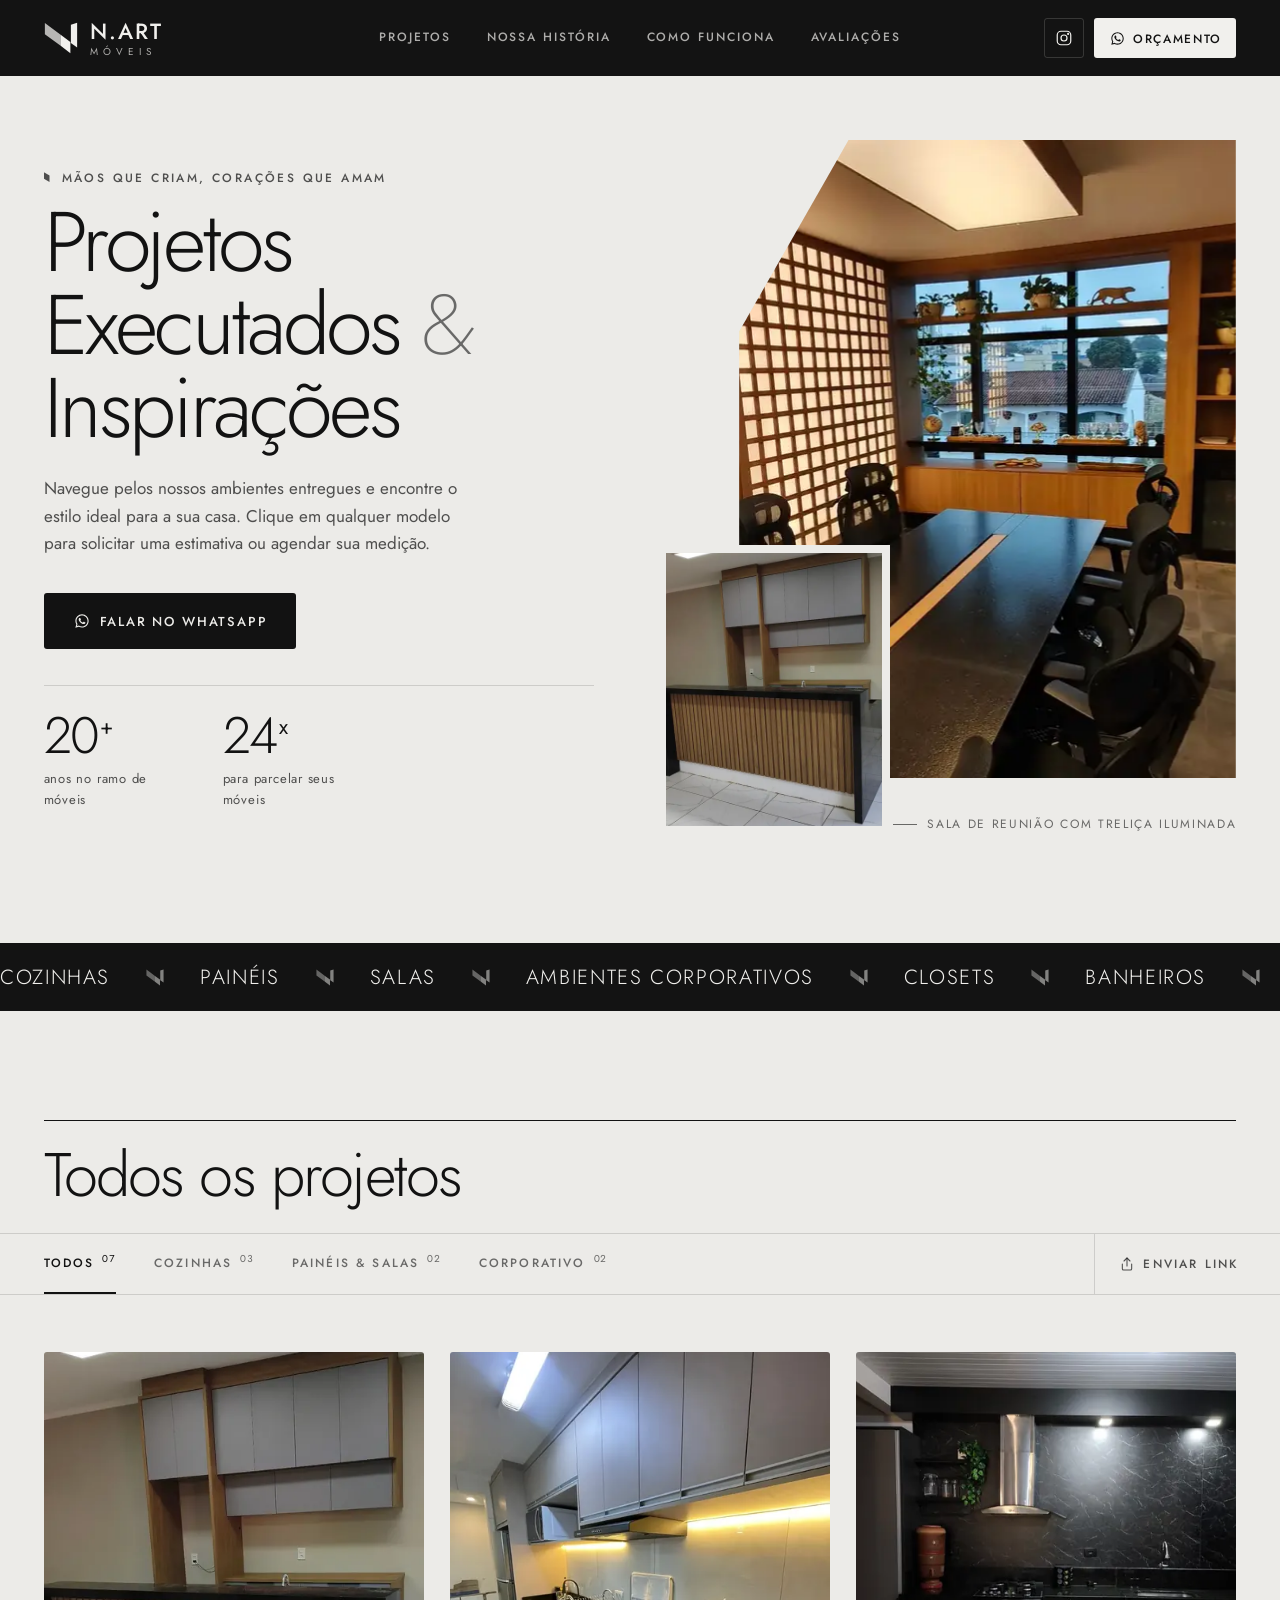
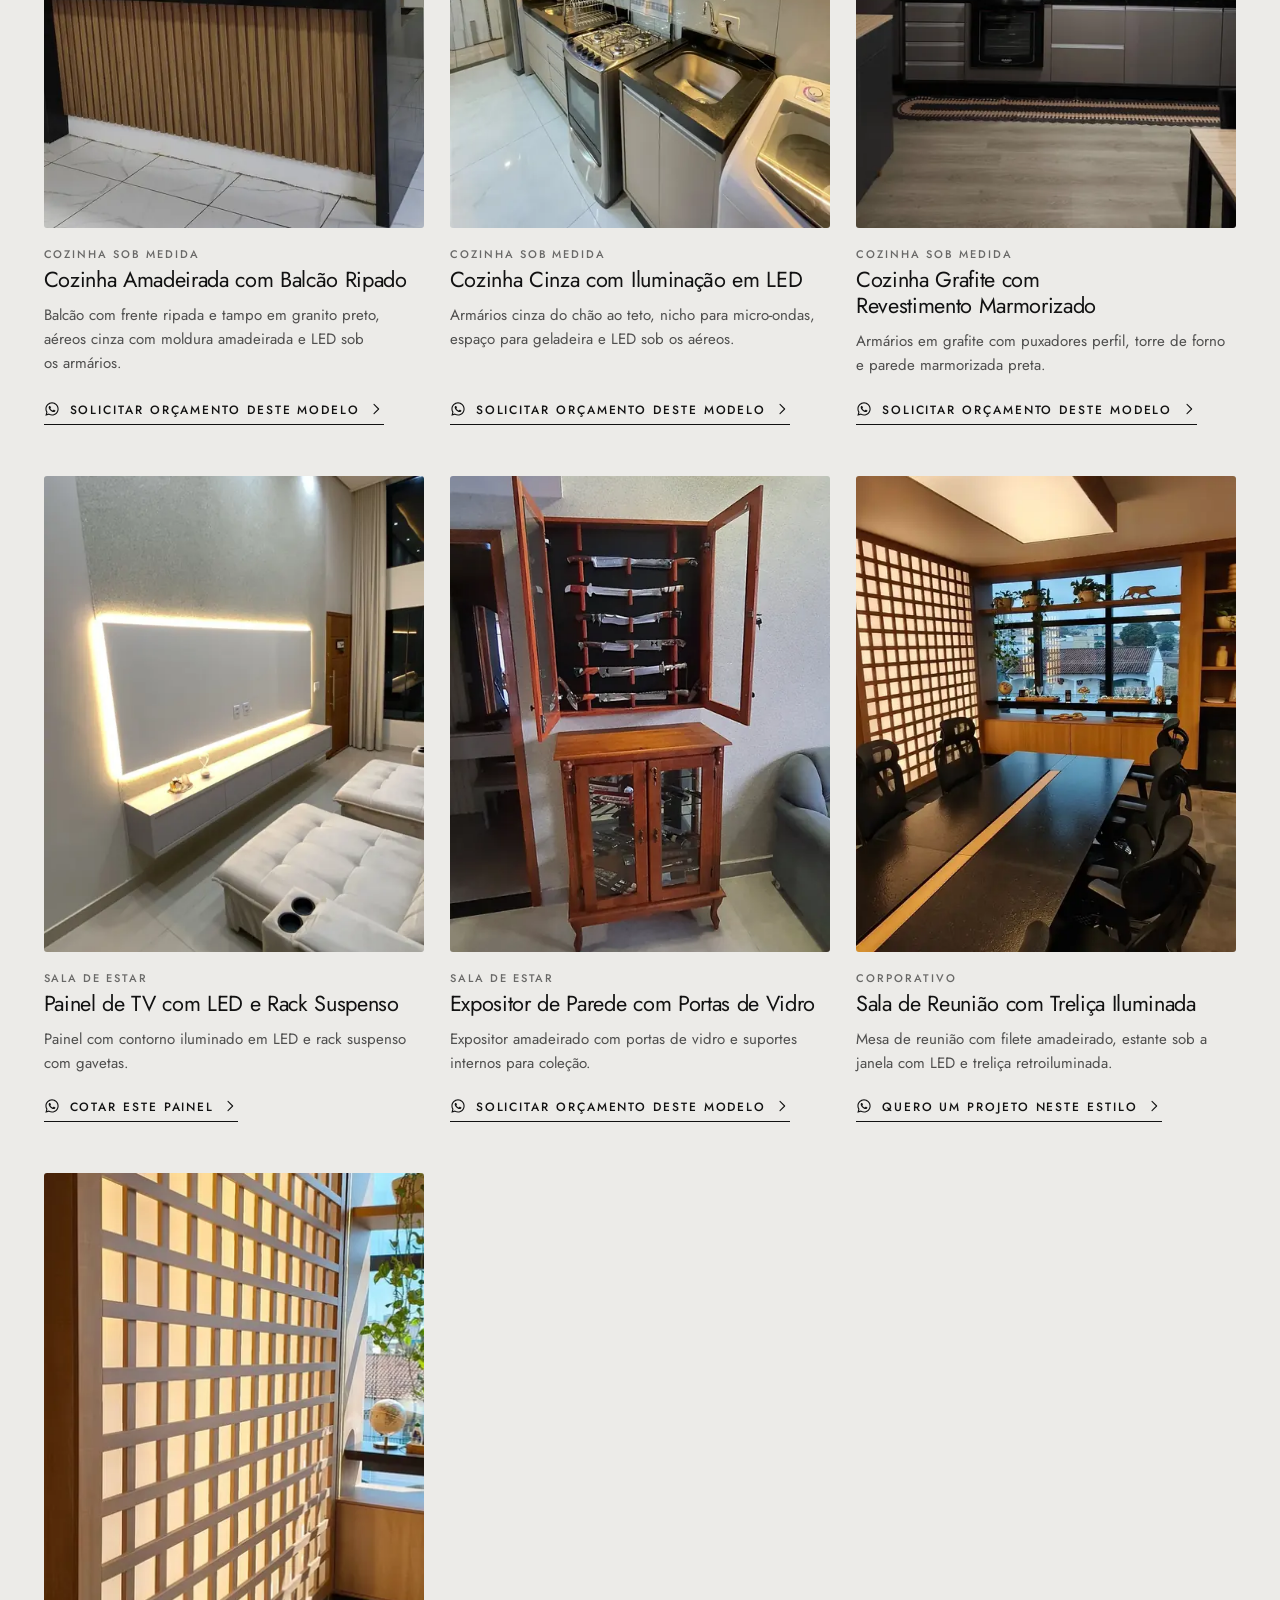
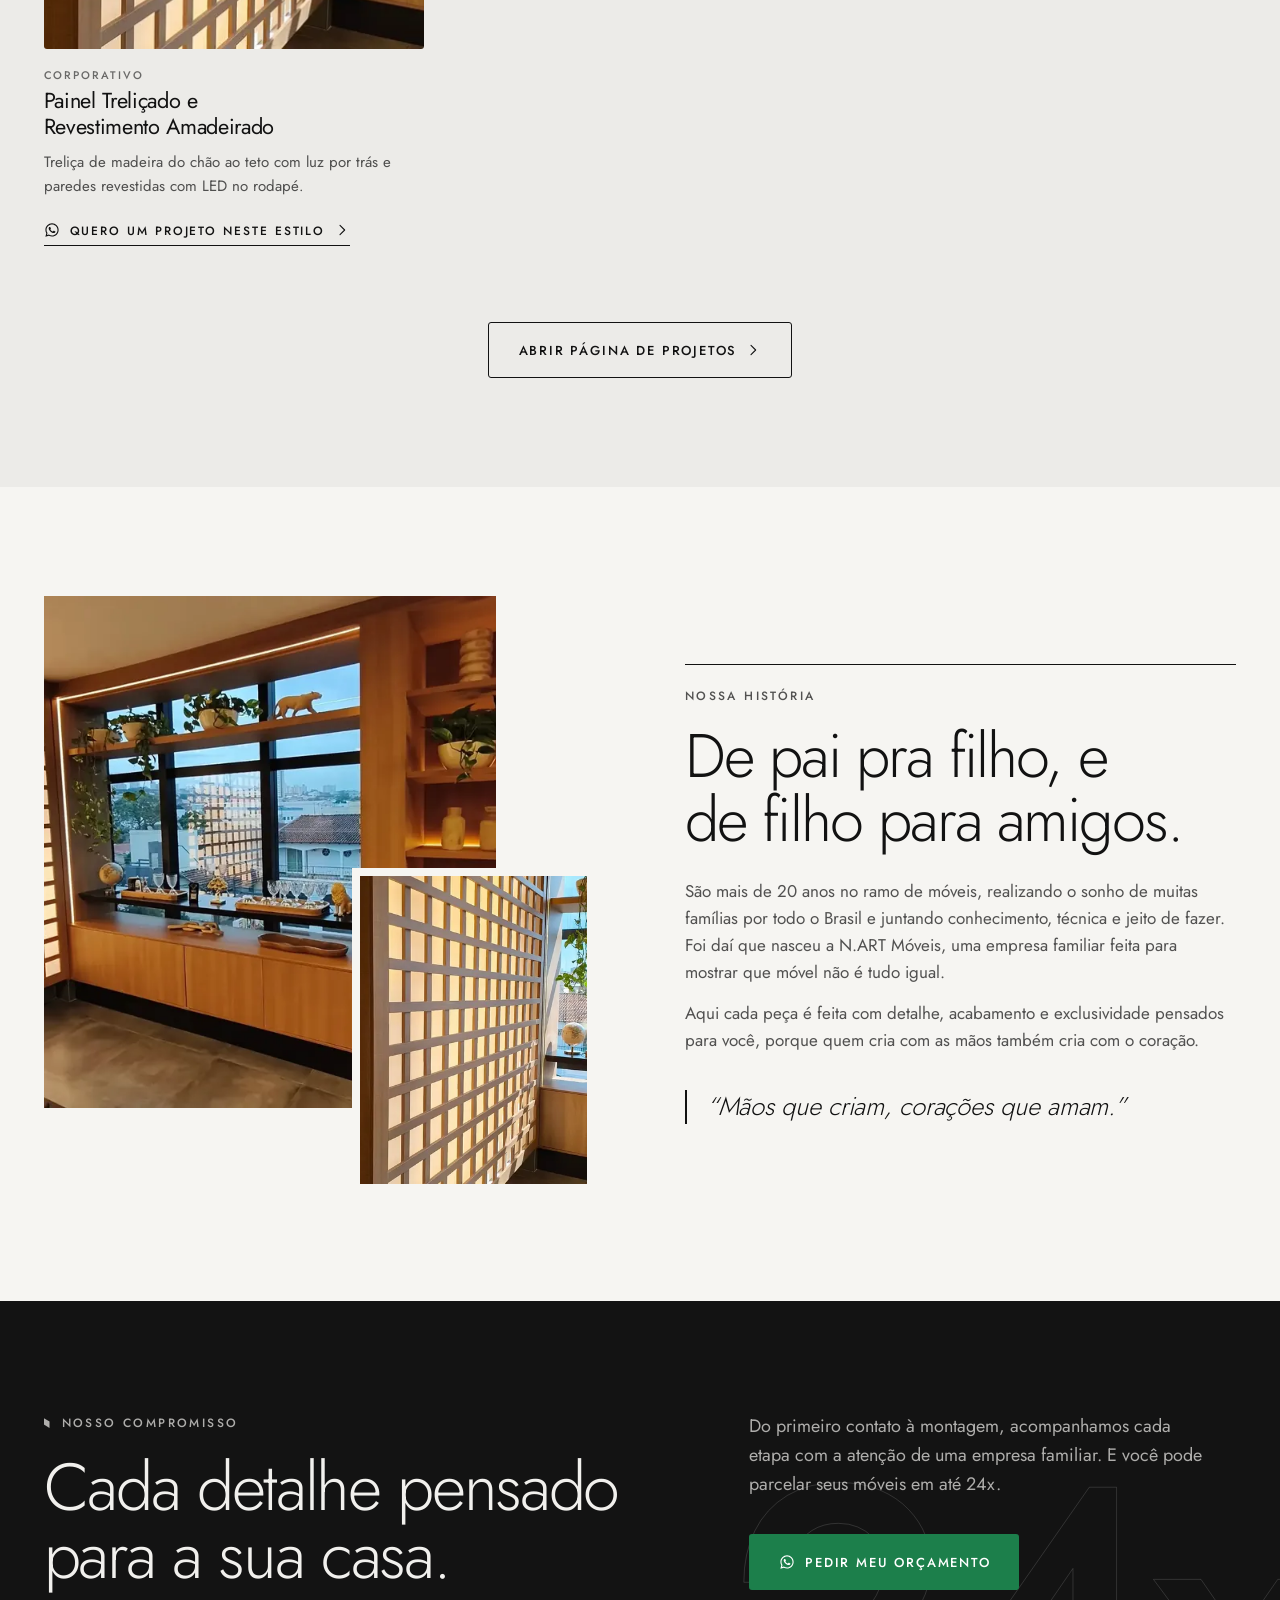
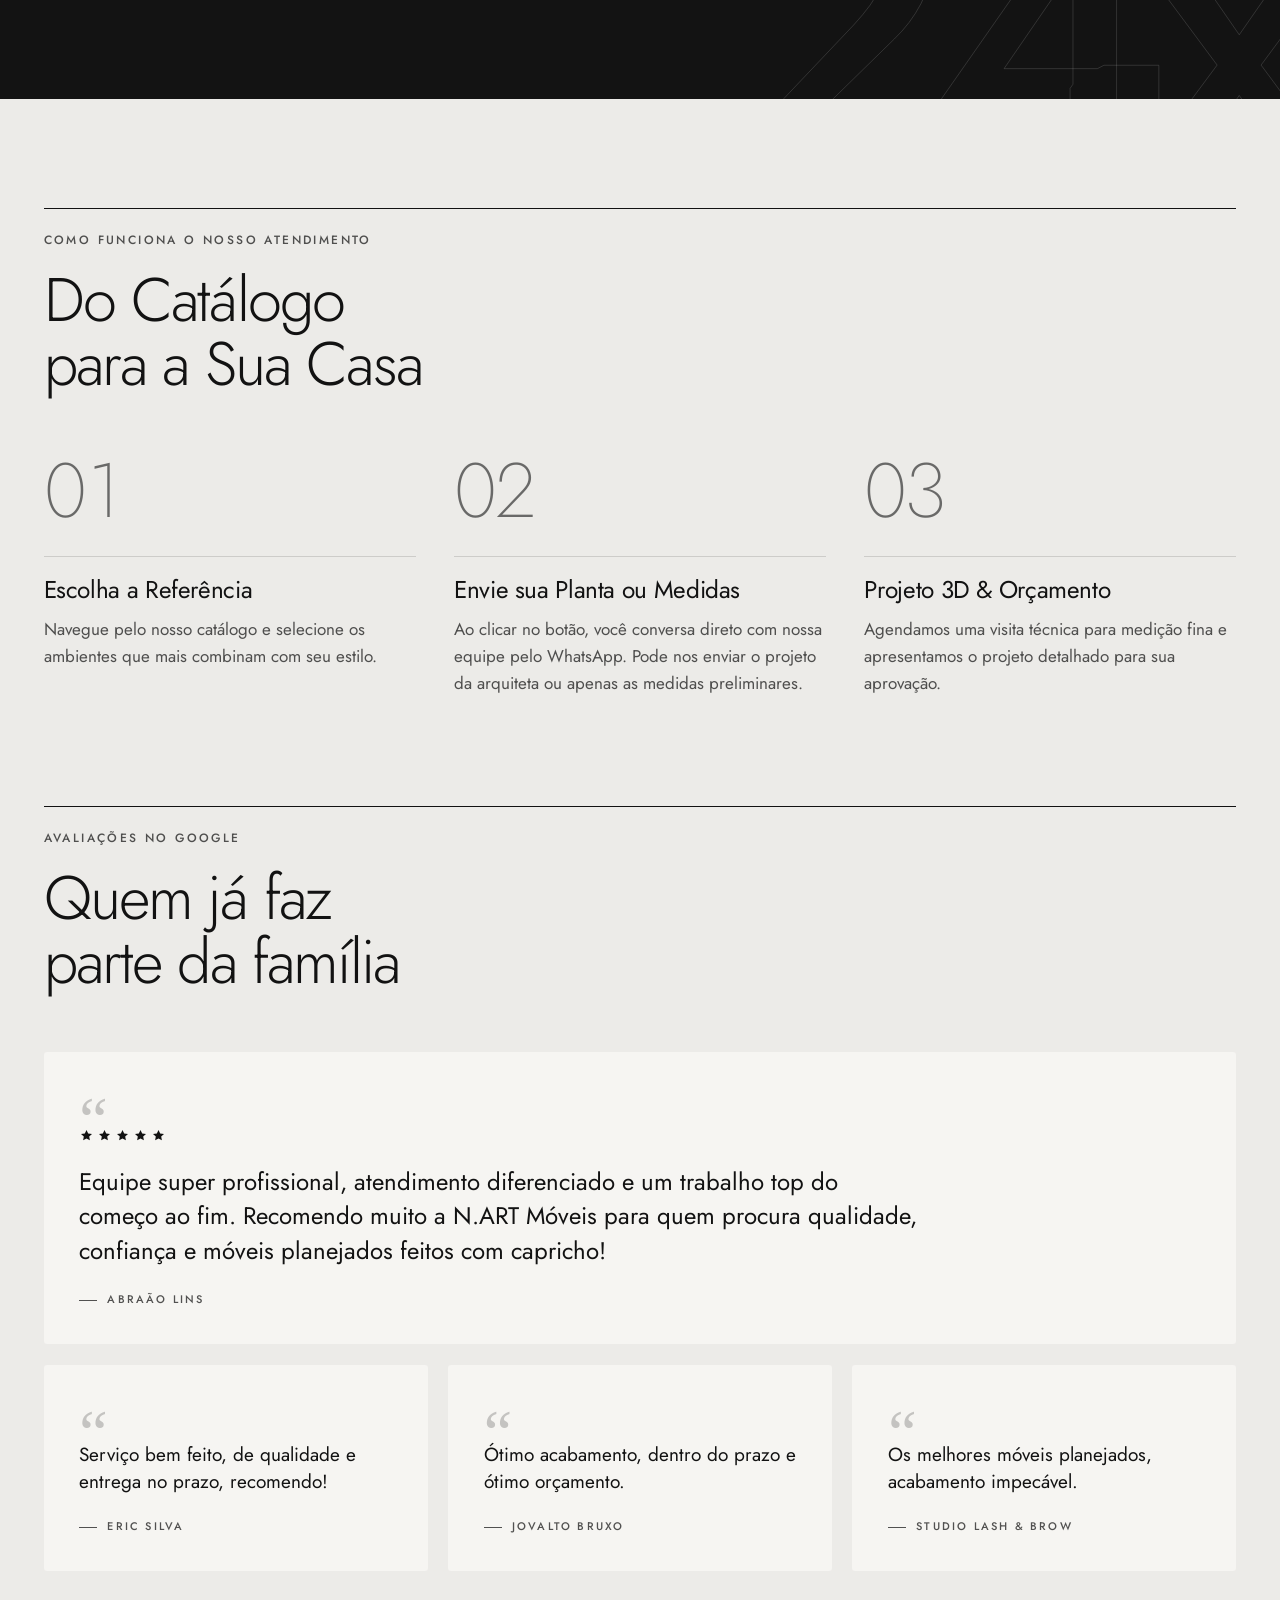
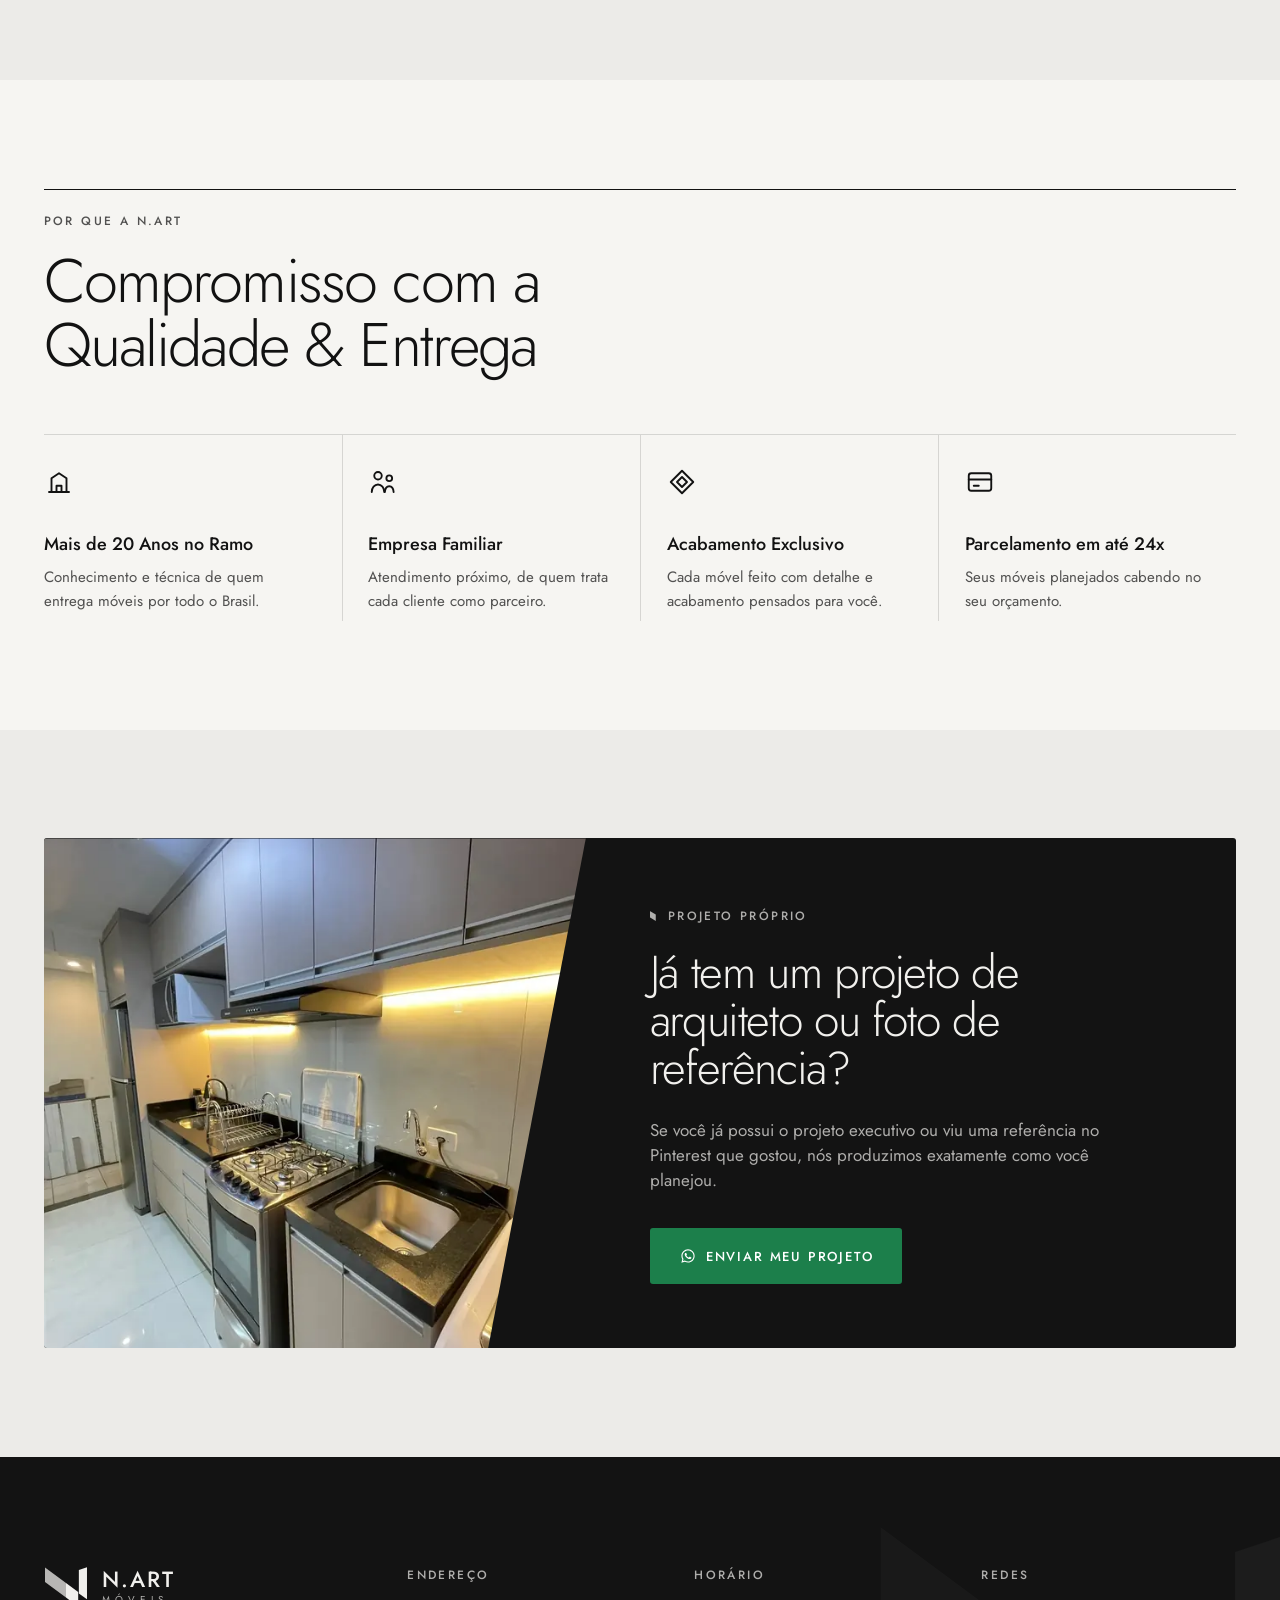
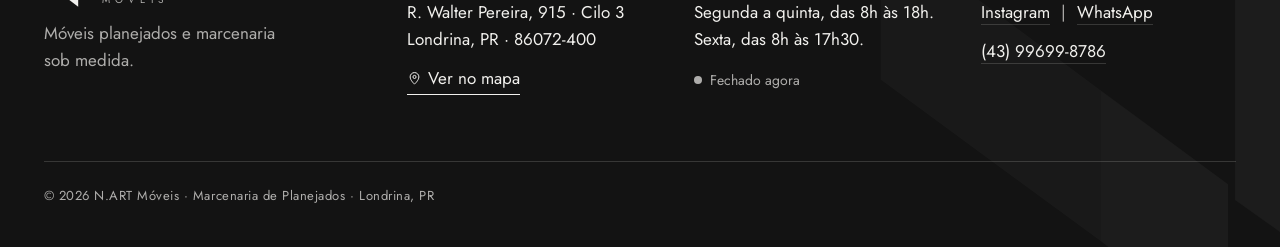
==== commit 6a2a5df6: "Desempenho 100 no PageSpeed e espaçamento responsivo Fonte própria com reserva ajustada, fotos em vá" ====
--- a/index.html
+++ b/index.html
@@ -16,10 +16,8 @@
   <meta name="twitter:card" content="summary_large_image">
   <link rel="icon" href="assets/favicon.svg?v=1" type="image/svg+xml">
   <link rel="apple-touch-icon" href="assets/favicon.svg?v=1">
-  <link rel="preconnect" href="https://fonts.googleapis.com">
-  <link rel="preconnect" href="https://fonts.gstatic.com" crossorigin>
-  <link href="https://fonts.googleapis.com/css2?family=Jost:ital,wght@0,300..600;1,300..400&display=swap" rel="stylesheet">
-  <link rel="stylesheet" href="assets/style.css?v=25">
+  <link rel="preload" as="image" imagesrcset="assets/fotos/corporativo/sala-reuniao-1-480.webp 480w, assets/fotos/corporativo/sala-reuniao-1-640.webp 640w, assets/fotos/corporativo/sala-reuniao-1-800.webp 800w, assets/fotos/corporativo/sala-reuniao-1-1200.webp 1200w" imagesizes="(max-width: 900px) 80vw, (max-width: 1520px) 43vw, 650px" fetchpriority="high">
+  <link rel="stylesheet" href="assets/style.css?v=29">
 </head>
 <body>
 
@@ -42,7 +40,7 @@
 
 <header class="header" data-header>
   <div class="wrap header__inner">
-    <a class="logo" href="./" aria-label="N.ART Móveis, página inicial">
+    <a class="logo" href="./">
       <svg class="logo__mark" aria-hidden="true"><use href="#nart"/></svg>
       <span class="logo__text"><span class="logo__name">N.ART</span><span class="logo__sub">Móveis</span></span>
     </a>
@@ -77,8 +75,8 @@
         </dl>
       </div>
       <div class="hero__media" aria-hidden="true">
-        <figure class="hero__main"><img src="assets/fotos/corporativo/sala-reuniao-1.webp" alt="" fetchpriority="high"></figure>
-        <figure class="hero__inset"><img src="assets/fotos/cozinhas/balcao-ripado-1.webp" alt=""></figure>
+        <figure class="hero__main"><img src="assets/fotos/corporativo/sala-reuniao-1-800.webp" srcset="assets/fotos/corporativo/sala-reuniao-1-480.webp 480w, assets/fotos/corporativo/sala-reuniao-1-640.webp 640w, assets/fotos/corporativo/sala-reuniao-1-800.webp 800w, assets/fotos/corporativo/sala-reuniao-1-1200.webp 1200w" sizes="(max-width: 900px) 80vw, (max-width: 1520px) 43vw, 650px" width="1170" height="1170" alt="" fetchpriority="high"></figure>
+        <figure class="hero__inset"><img src="assets/fotos/cozinhas/balcao-ripado-1-800.webp" srcset="assets/fotos/cozinhas/balcao-ripado-1-480.webp 480w, assets/fotos/cozinhas/balcao-ripado-1-640.webp 640w, assets/fotos/cozinhas/balcao-ripado-1-800.webp 800w, assets/fotos/cozinhas/balcao-ripado-1-1200.webp 1200w" sizes="(max-width: 900px) 40vw, 20vw" width="1170" height="1560" alt="" fetchpriority="low"></figure>
         <span class="hero__caption">Sala de reunião com treliça iluminada</span>
       </div>
     </div>
@@ -115,8 +113,8 @@
   <section class="story" id="historia" aria-labelledby="story-title">
     <div class="wrap story__inner">
       <div class="story__media reveal">
-        <figure class="story__a"><img src="assets/fotos/corporativo/sala-reuniao-3.webp" alt="Estante amadeirada iluminada sob a janela de uma sala de reunião" loading="lazy"></figure>
-        <figure class="story__b"><img src="assets/fotos/corporativo/trelica-1.webp" alt="Detalhe da treliça de madeira retroiluminada" loading="lazy"></figure>
+        <figure class="story__a"><img src="assets/fotos/corporativo/sala-reuniao-3-800.webp" srcset="assets/fotos/corporativo/sala-reuniao-3-480.webp 480w, assets/fotos/corporativo/sala-reuniao-3-640.webp 640w, assets/fotos/corporativo/sala-reuniao-3-800.webp 800w, assets/fotos/corporativo/sala-reuniao-3-1200.webp 1200w" sizes="(max-width: 900px) 80vw, 40vw" width="1170" height="1170" alt="Estante amadeirada iluminada sob a janela de uma sala de reunião" loading="lazy"></figure>
+        <figure class="story__b"><img src="assets/fotos/corporativo/trelica-1-800.webp" srcset="assets/fotos/corporativo/trelica-1-480.webp 480w, assets/fotos/corporativo/trelica-1-640.webp 640w, assets/fotos/corporativo/trelica-1-800.webp 800w, assets/fotos/corporativo/trelica-1-1200.webp 1200w" sizes="(max-width: 900px) 44vw, 20vw" width="1170" height="1170" alt="Detalhe da treliça de madeira retroiluminada" loading="lazy"></figure>
       </div>
       <div class="story__body reveal">
         <header class="sec-head">
@@ -237,7 +235,7 @@
   <section class="custom" aria-labelledby="custom-title">
     <div class="wrap">
       <div class="custom__box reveal">
-        <figure class="custom__img" aria-hidden="true"><img src="assets/fotos/cozinhas/cinza-led-1.webp" alt="" loading="lazy"></figure>
+        <figure class="custom__img" aria-hidden="true"><img src="assets/fotos/cozinhas/cinza-led-1-800.webp" srcset="assets/fotos/cozinhas/cinza-led-1-480.webp 480w, assets/fotos/cozinhas/cinza-led-1-640.webp 640w, assets/fotos/cozinhas/cinza-led-1-800.webp 800w, assets/fotos/cozinhas/cinza-led-1-1200.webp 1200w" sizes="(max-width: 900px) 100vw, 45vw" width="1170" height="1560" alt="" loading="lazy"></figure>
         <div class="custom__body">
           <p class="eyebrow eyebrow--mark">Projeto próprio</p>
           <h2 class="custom__title" id="custom-title">Já tem um projeto de arquiteto ou foto de referência?</h2>
@@ -298,13 +296,13 @@
       <h2 class="lb__title" id="lb-title" data-lb-title></h2>
       <p class="lb__details" data-lb-details></p>
     </div>
-    <a class="btn btn--wa btn--lg" data-lb-wa target="_blank" rel="noopener"><svg class="i"><use href="#i-wa"/></svg><span class="lb__cta-full" data-lb-cta></span><span class="lb__cta-short">Pedir orçamento</span></a>
+    <a class="btn btn--wa btn--lg" data-lb-wa href="https://wa.me/5543996998786" target="_blank" rel="noopener"><svg class="i"><use href="#i-wa"/></svg><span class="lb__cta-full" data-lb-cta></span><span class="lb__cta-short">Pedir orçamento</span></a>
   </div>
 </div>
 
 <div class="toast" data-toast role="status" aria-live="polite"></div>
 
-<script src="assets/data.js?v=1"></script>
-<script src="assets/app.js?v=14"></script>
+<script src="assets/data.js?v=1" defer></script>
+<script src="assets/app.js?v=18" defer></script>
 </body>
 </html>
--- a/assets/style.css
+++ b/assets/style.css
@@ -1,4 +1,7 @@
 /* N.ART Móveis · Marcenaria de Planejados */
+/* Jost servida pelo próprio site. A reserva (Arial ajustada) tem as medidas da Jost para o texto não pular ao trocar */
+@font-face { font-family: "Jost"; src: url("fonts/jost-latin.woff2") format("woff2"); font-weight: 200 600; font-style: normal; font-display: swap; }
+@font-face { font-family: "Jost Fallback"; src: local("Arial"); size-adjust: 93.8%; ascent-override: 114%; descent-override: 40%; line-gap-override: 0%; }
 :root {
   --bg: #ecebe8;
   --bg-2: #e2e1dd;
@@ -14,7 +17,7 @@
   --line-dark: rgba(241, 240, 237, 0.16);
   --wa: #1c7f4b;
   --wa-hover: #156a3d;
-  --font: "Jost", "Futura", "Helvetica Neue", Arial, sans-serif;
+  --font: "Jost", "Jost Fallback", Arial, sans-serif;
   --gutter: clamp(16px, 3.4vw, 56px);
   --radius: 3px;
   --ease: cubic-bezier(0.22, 1, 0.36, 1);
@@ -358,7 +361,7 @@
   :root { --header-h: 64px; }
   .logo__mark { width: 28px; height: 27px; }
   .logo__name { font-size: 19px; }
-  .header__cta span { display: none; }
+  .header__cta span { position: absolute; width: 1px; height: 1px; overflow: hidden; clip: rect(0 0 0 0); white-space: nowrap; }
   .header__cta { width: 40px; padding: 0; }
   .bar__share span { display: none; }
   .bar__share { padding-left: 18px; }
@@ -478,3 +481,83 @@
   .lb__nav--prev { left: -6px; }
   .lb__nav--next { right: -6px; }
 }
+
+/* ==========================================================
+   Ritmo de espaçamento único, fluido em todas as larguras
+   ========================================================== */
+:root {
+  --sp-section: clamp(64px, 8.5vw, 136px);  /* entre seções */
+  --sp-head: clamp(32px, 4.5vw, 64px);      /* título da seção → conteúdo */
+  --sp-eyebrow: clamp(14px, 1.4vw, 20px);   /* rótulo → título */
+  --sp-text: clamp(18px, 2vw, 28px);        /* título → texto */
+  --sp-cta: clamp(26px, 2.8vw, 40px);       /* texto → botão */
+}
+.gallery, .story, .promise, .steps, .about, .custom { padding-block: var(--sp-section); }
+.reviews { padding: 0 0 var(--sp-section); }
+.sec-head { margin-bottom: var(--sp-head); gap: var(--sp-eyebrow); }
+.gallery .sec-head { margin-bottom: 0; }
+.bar { margin: var(--sp-text) 0 var(--sp-head); }
+
+/* Abertura */
+.hero { padding: clamp(32px, 5vw, 72px) 0 var(--sp-section); }
+.hero__eyebrow { margin-bottom: var(--sp-eyebrow); }
+.hero__lead { margin: var(--sp-text) 0 var(--sp-cta); }
+.hero__stats { margin-top: var(--sp-cta); }
+@media (max-width: 1200px) { .hero__caption { display: none; } }
+@media (max-width: 900px) {
+  .hero__media { max-width: none; aspect-ratio: 4 / 3; margin-top: var(--sp-text); }
+  .hero__main { inset: 0 0 10% 18%; }
+  .hero__inset { width: 32%; }
+  .hero__lead { margin-top: var(--sp-text); }
+}
+@media (max-width: 620px) {
+  .hero__media { aspect-ratio: 1 / 1; }
+  .hero__main { inset: 0 0 8% 14%; }
+  .hero__inset { width: 40%; }
+  .hero__stats { margin: 0 0 var(--sp-cta); }
+}
+
+/* História */
+.story__body .sec-head { margin-bottom: var(--sp-text); }
+.story__body > p { margin-bottom: 14px; }
+.story__quote { margin-top: var(--sp-cta); }
+@media (max-width: 900px) {
+  .story__media { aspect-ratio: 4 / 3; max-width: 720px; }
+  .story__a { inset: 0 22% 12% 0; }
+  .story__b { width: 36%; aspect-ratio: 4 / 5; }
+}
+
+/* Compromisso */
+.promise__title { max-width: 16ch; margin-top: var(--sp-eyebrow); }
+.promise__side p { margin-bottom: var(--sp-cta); }
+@media (max-width: 900px) {
+  .promise__inner { gap: var(--sp-text); }
+  .promise__title { max-width: 20ch; }
+}
+
+/* Como funciona */
+.step__num { margin-bottom: var(--sp-text); }
+@media (min-width: 621px) and (max-width: 900px) {
+  .steps__list { grid-template-columns: repeat(3, 1fr); gap: 24px; }
+  .step__num { font-size: 56px; }
+}
+
+/* Avaliações e diferenciais */
+.reviews__grid { gap: clamp(12px, 1.6vw, 24px); }
+@media (min-width: 621px) and (max-width: 900px) {
+  .reviews__grid { grid-template-columns: repeat(3, 1fr); }
+  .review { padding: 22px; }
+  .review blockquote { font-size: 16px; }
+}
+
+/* Projeto próprio */
+.custom__title { margin: var(--sp-eyebrow) 0 var(--sp-text); }
+.custom__text { margin-bottom: var(--sp-cta); }
+
+/* Rodapé */
+.footer { padding-top: var(--sp-section); }
+.footer__copy { margin-top: var(--sp-head); }
+
+/* Página de projetos */
+.gallery--catalog { padding-top: clamp(40px, 6vw, 88px); }
+.catalog__head { gap: var(--sp-eyebrow); }
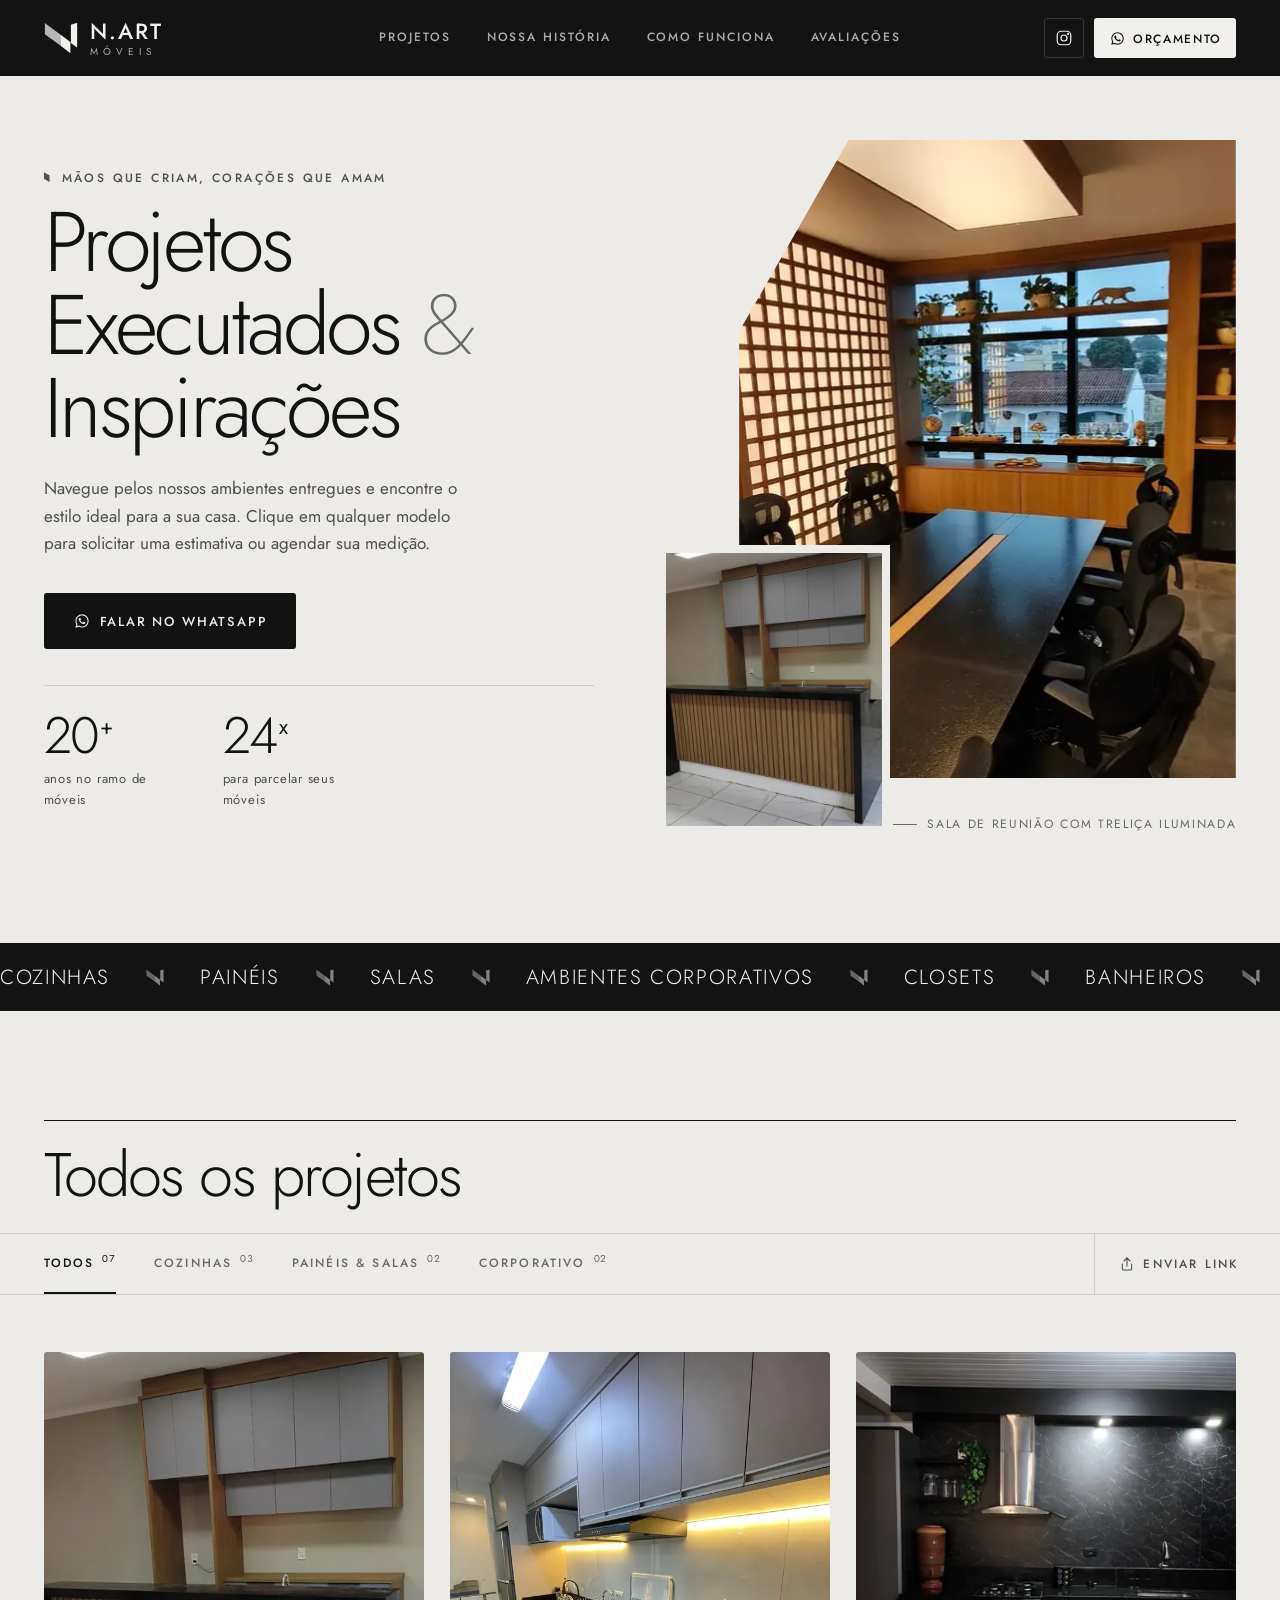
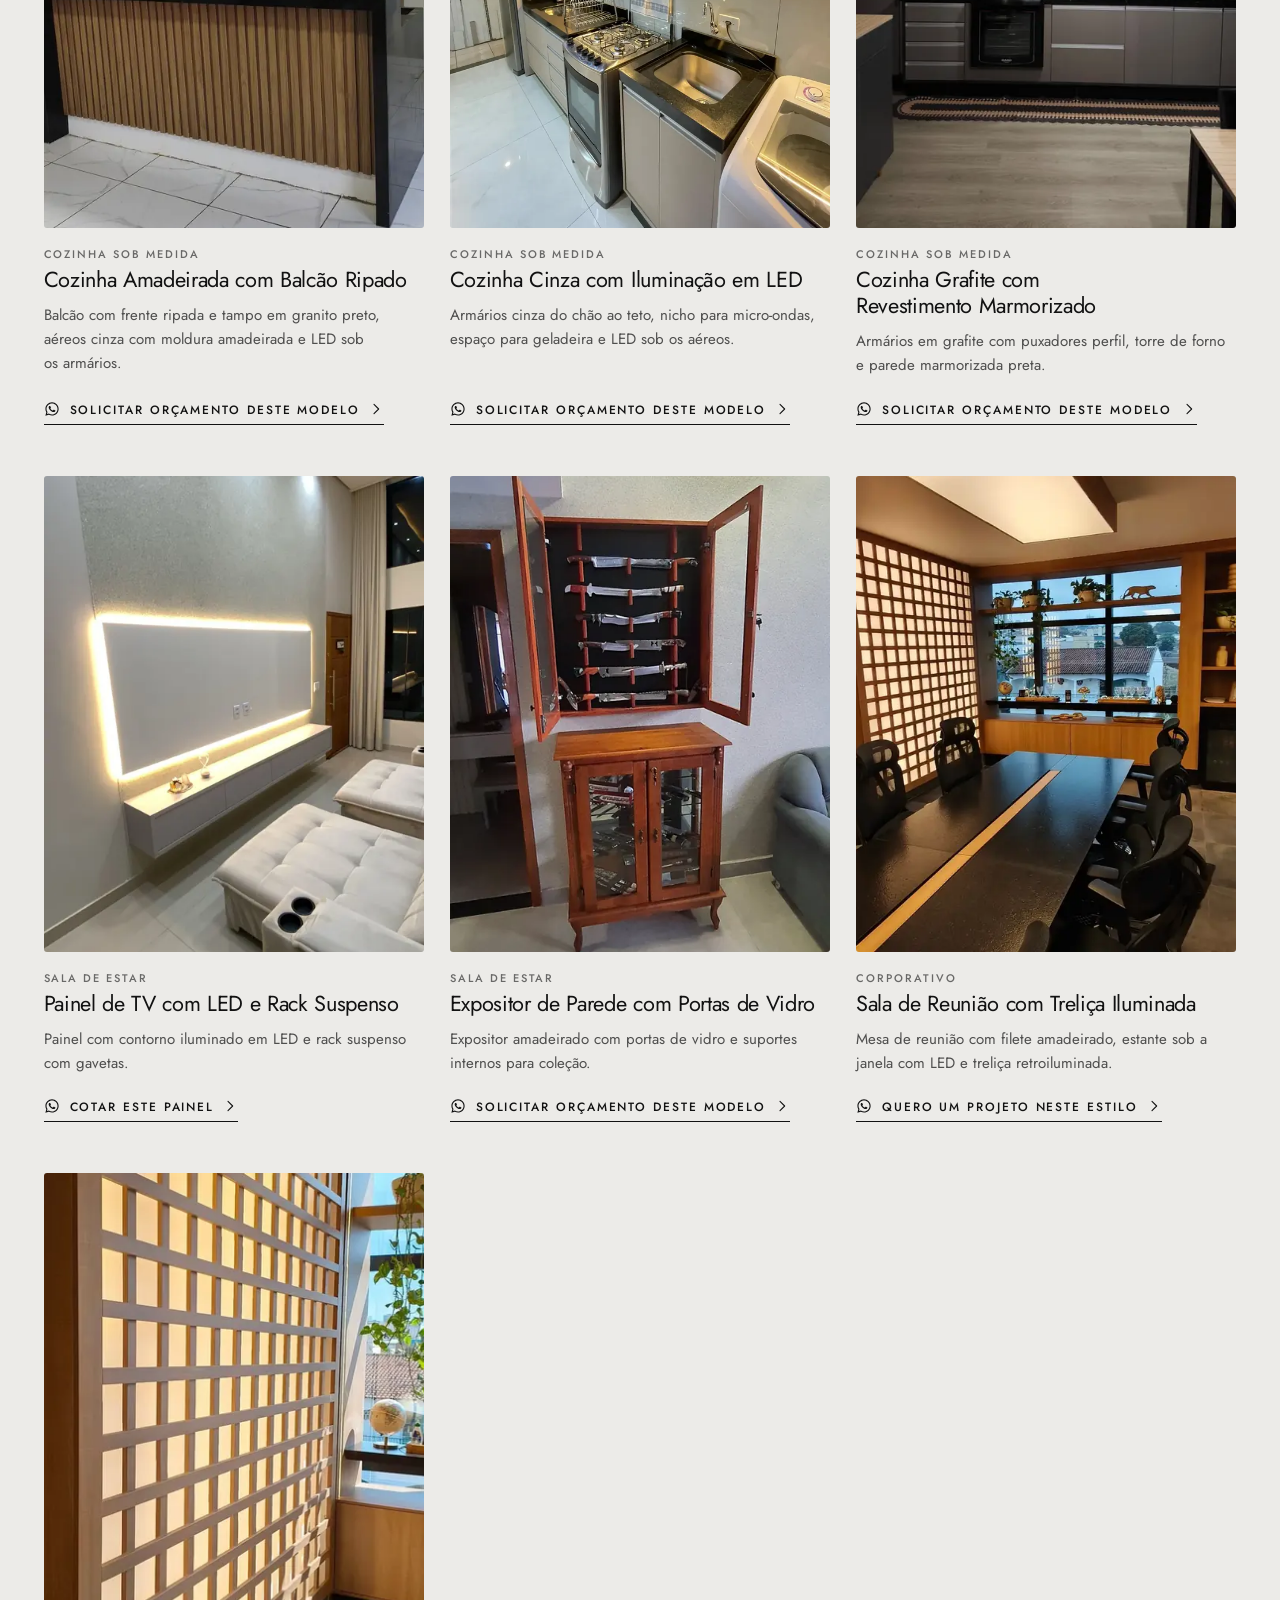
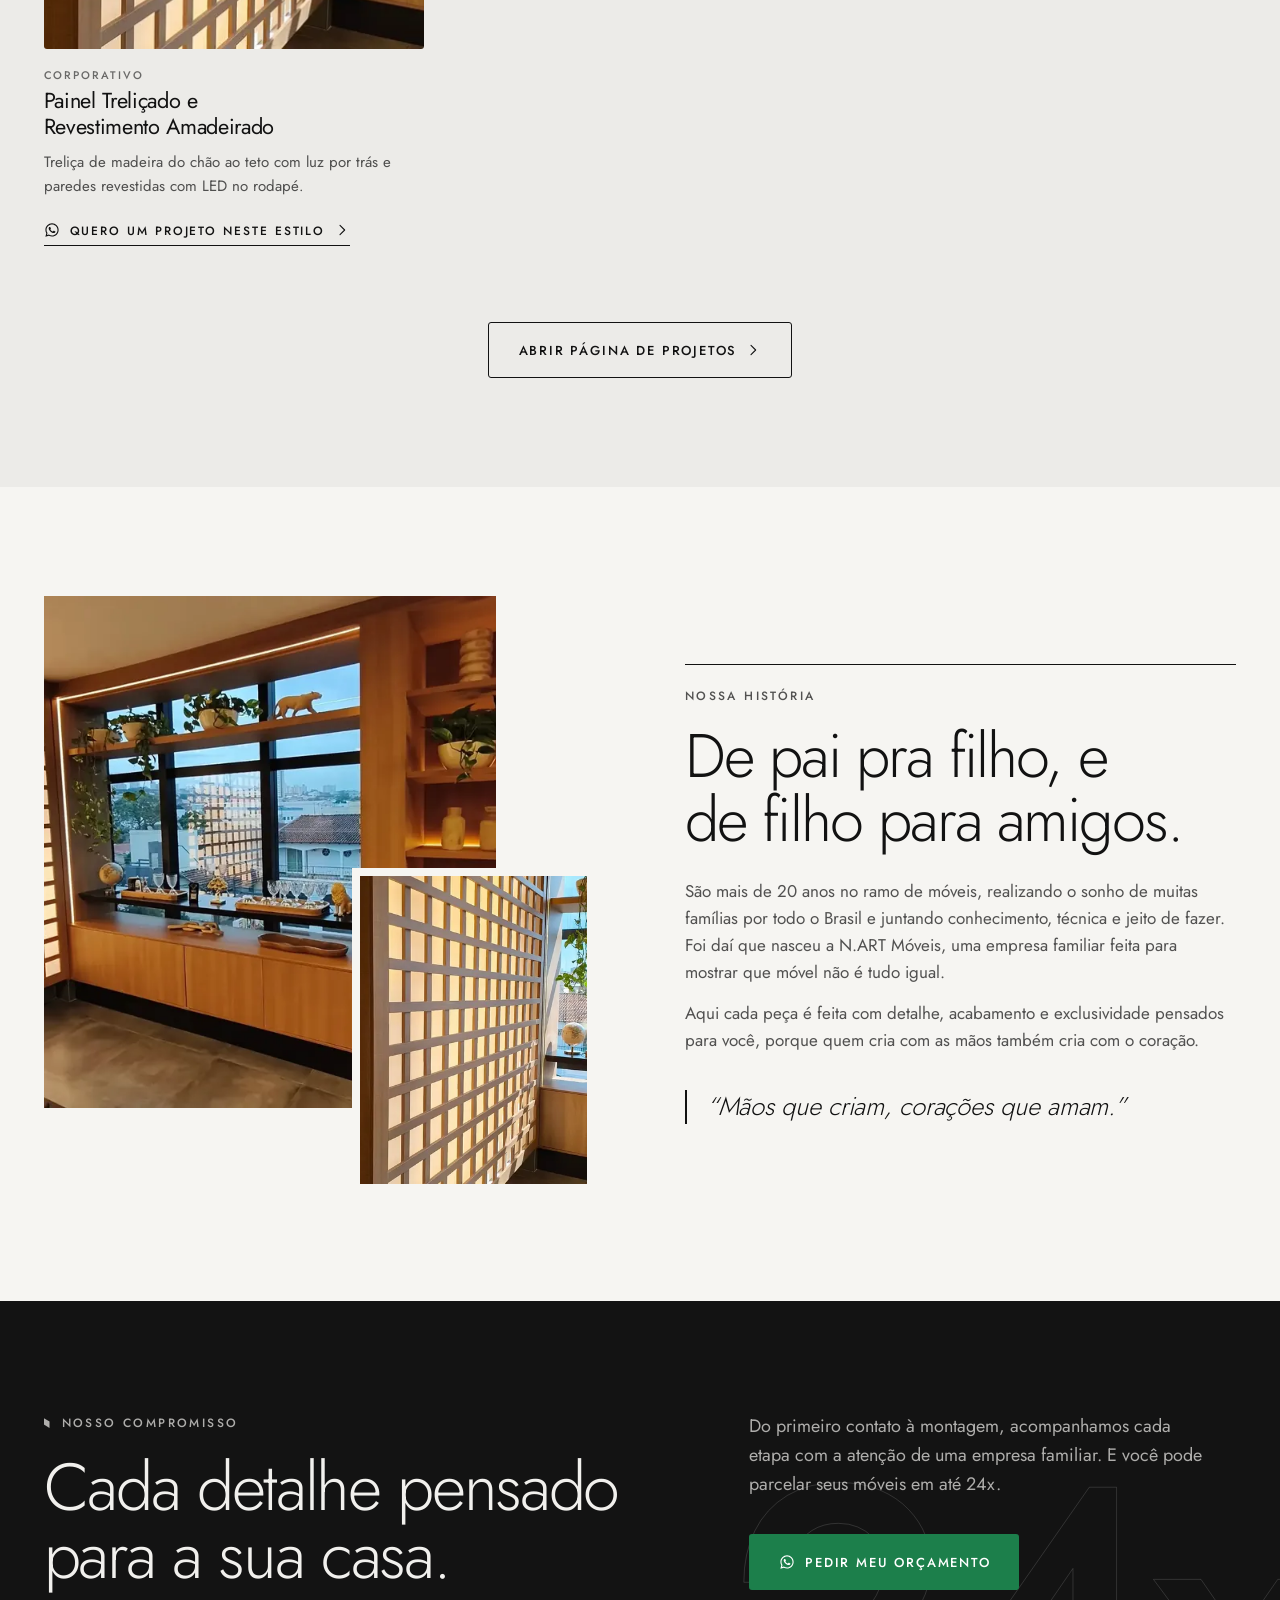
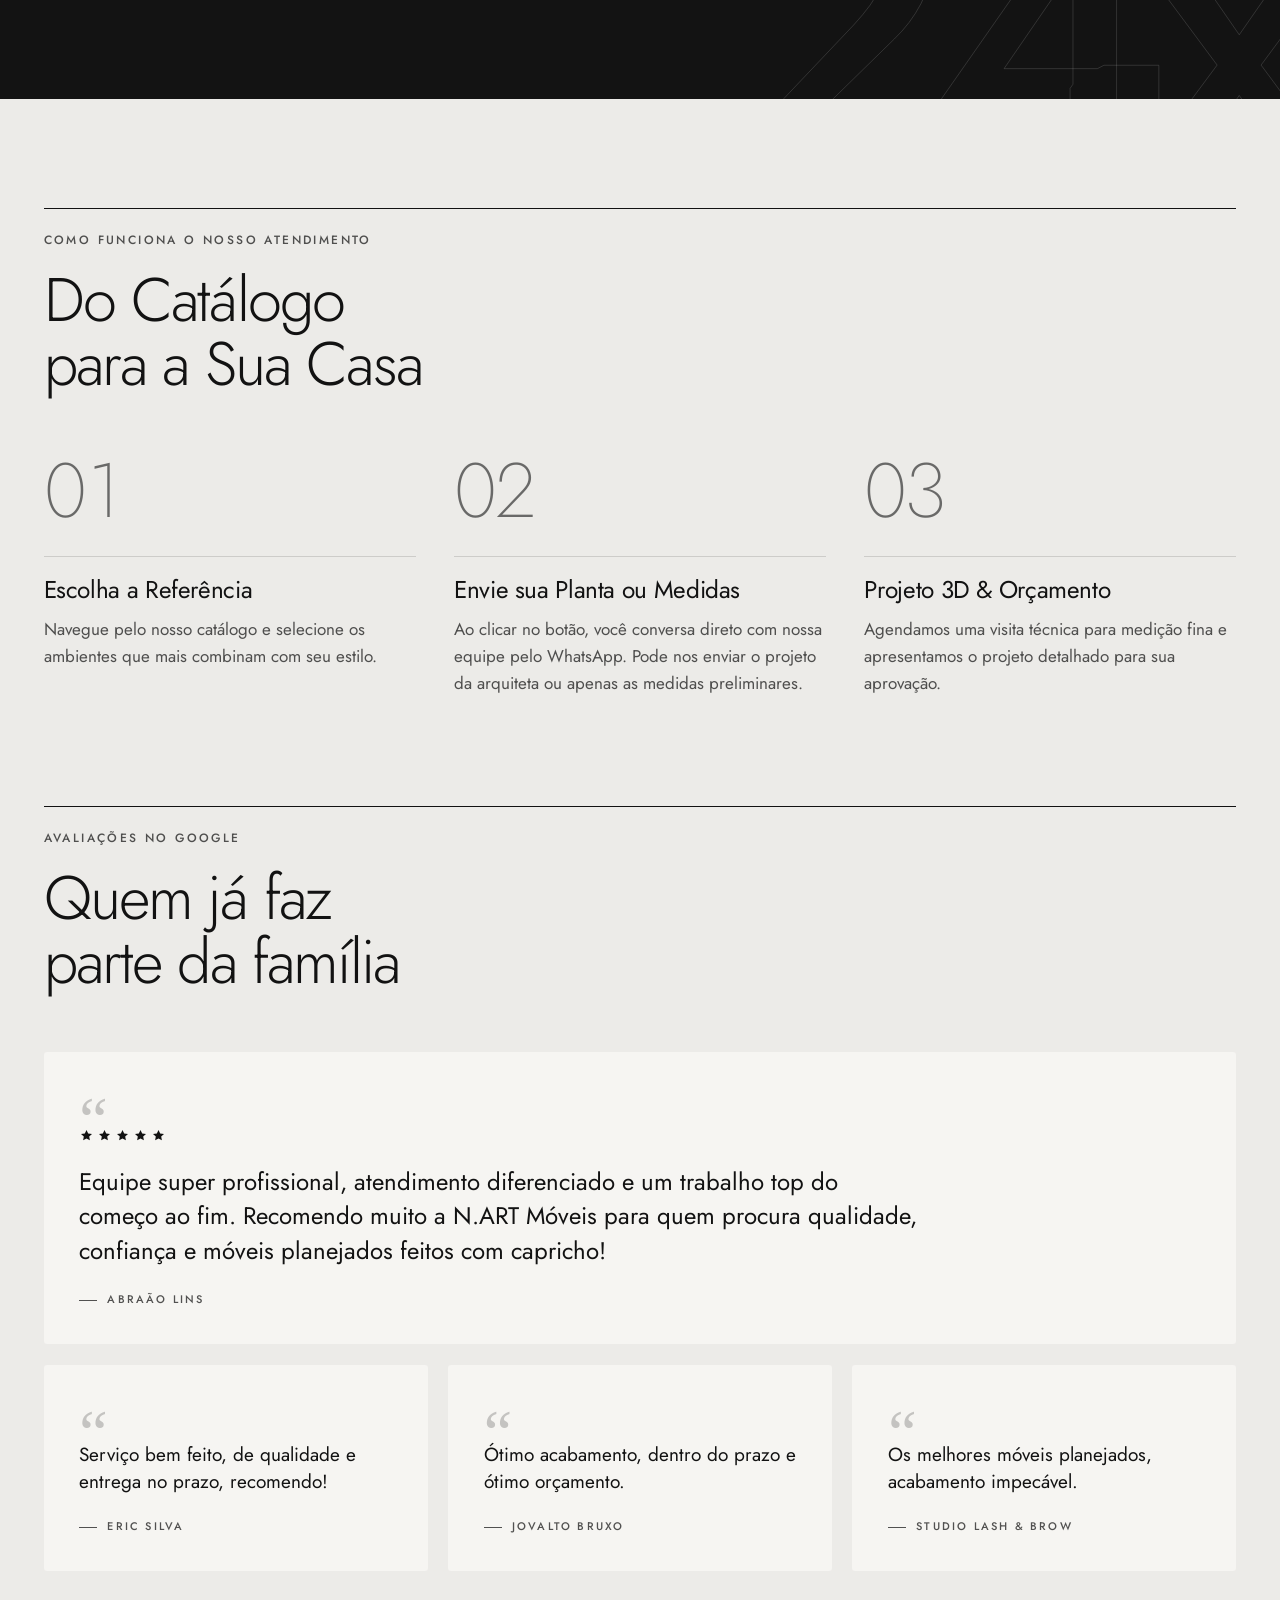
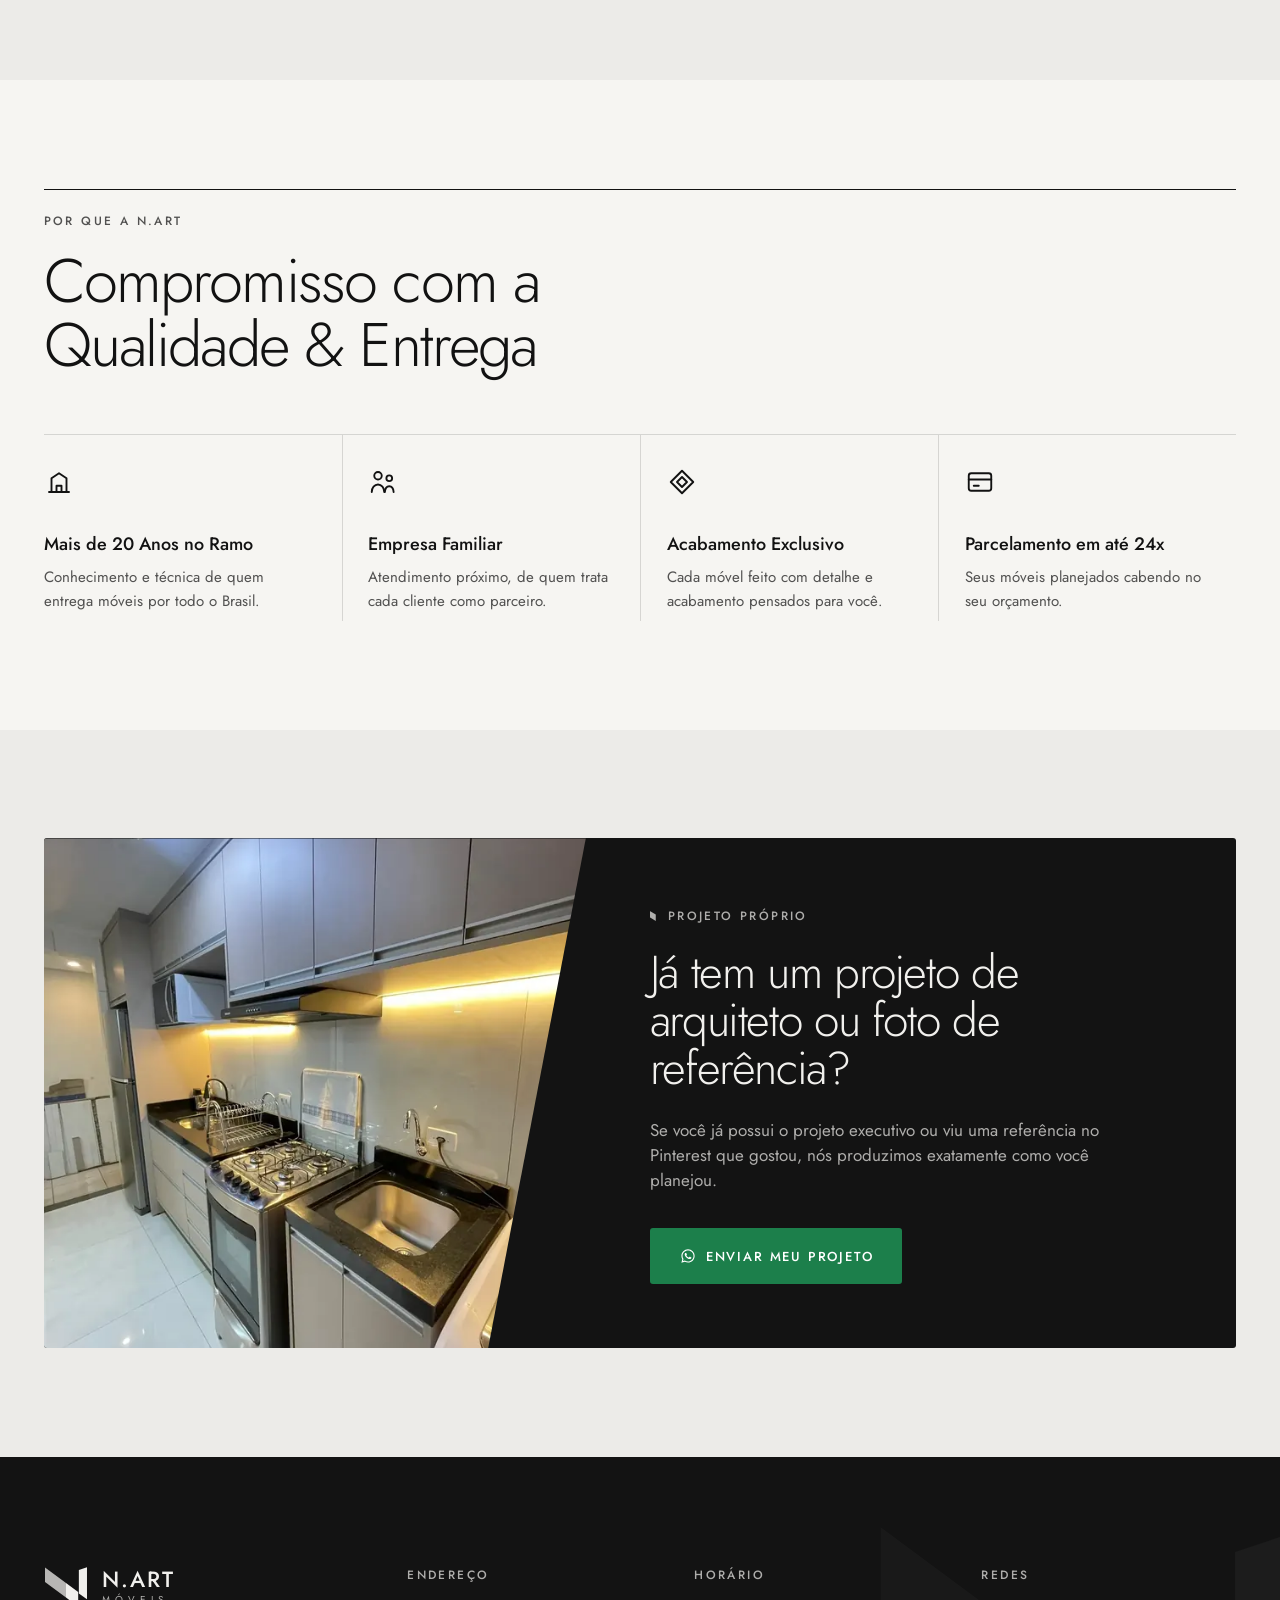
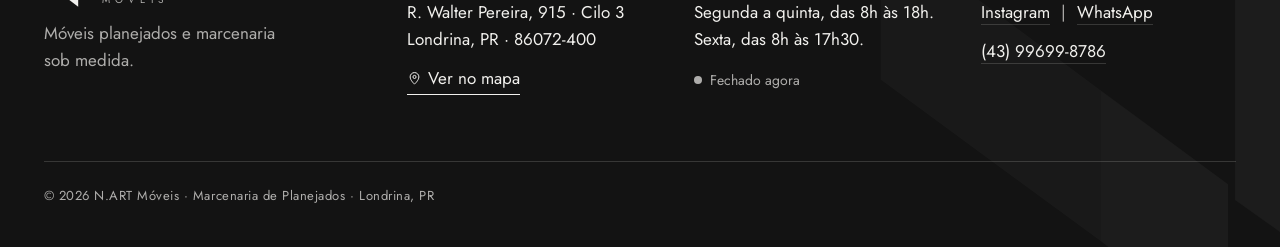
==== commit 2d127115: "Prévia do link no domínio nart-moveis.vercel.app Co-Authored-By: Claude Opus 5.5 <noreply@anthropic." ====
--- a/index.html
+++ b/index.html
@@ -9,11 +9,16 @@
   <meta property="og:type" content="website">
   <meta property="og:locale" content="pt_BR">
   <meta property="og:site_name" content="N.ART Móveis">
-  <meta property="og:title" content="N.ART Móveis · Projetos Executados &amp; Inspirações">
-  <meta property="og:description" content="Mãos que criam, corações que amam. Veja os ambientes que entregamos e peça seu orçamento.">
-  <meta property="og:url" content="https://n-art-moveis.vercel.app/">
-  <meta property="og:image" content="https://n-art-moveis.vercel.app/assets/fotos/corporativo/sala-reuniao-1.webp">
+  <meta property="og:title" content="N.ART Móveis · Conheça nossos projetos">
+  <meta property="og:description" content="Móveis planejados sob medida em Londrina e região. Veja cozinhas, painéis e ambientes que entregamos e peça seu orçamento.">
+  <meta property="og:url" content="https://nart-moveis.vercel.app/">
+  <meta property="og:image" content="https://nart-moveis.vercel.app/assets/og.jpg">
+  <meta property="og:image:type" content="image/jpeg">
+  <meta property="og:image:width" content="1200">
+  <meta property="og:image:height" content="630">
+  <meta property="og:image:alt" content="N.ART Móveis: conheça nossos projetos de móveis planejados em Londrina">
   <meta name="twitter:card" content="summary_large_image">
+  <meta name="twitter:image" content="https://nart-moveis.vercel.app/assets/og.jpg">
   <link rel="icon" href="assets/favicon.svg?v=1" type="image/svg+xml">
   <link rel="apple-touch-icon" href="assets/favicon.svg?v=1">
   <link rel="preload" as="image" imagesrcset="assets/fotos/corporativo/sala-reuniao-1-480.webp 480w, assets/fotos/corporativo/sala-reuniao-1-640.webp 640w, assets/fotos/corporativo/sala-reuniao-1-800.webp 800w, assets/fotos/corporativo/sala-reuniao-1-1200.webp 1200w" imagesizes="(max-width: 900px) 80vw, (max-width: 1520px) 43vw, 650px" fetchpriority="high">
